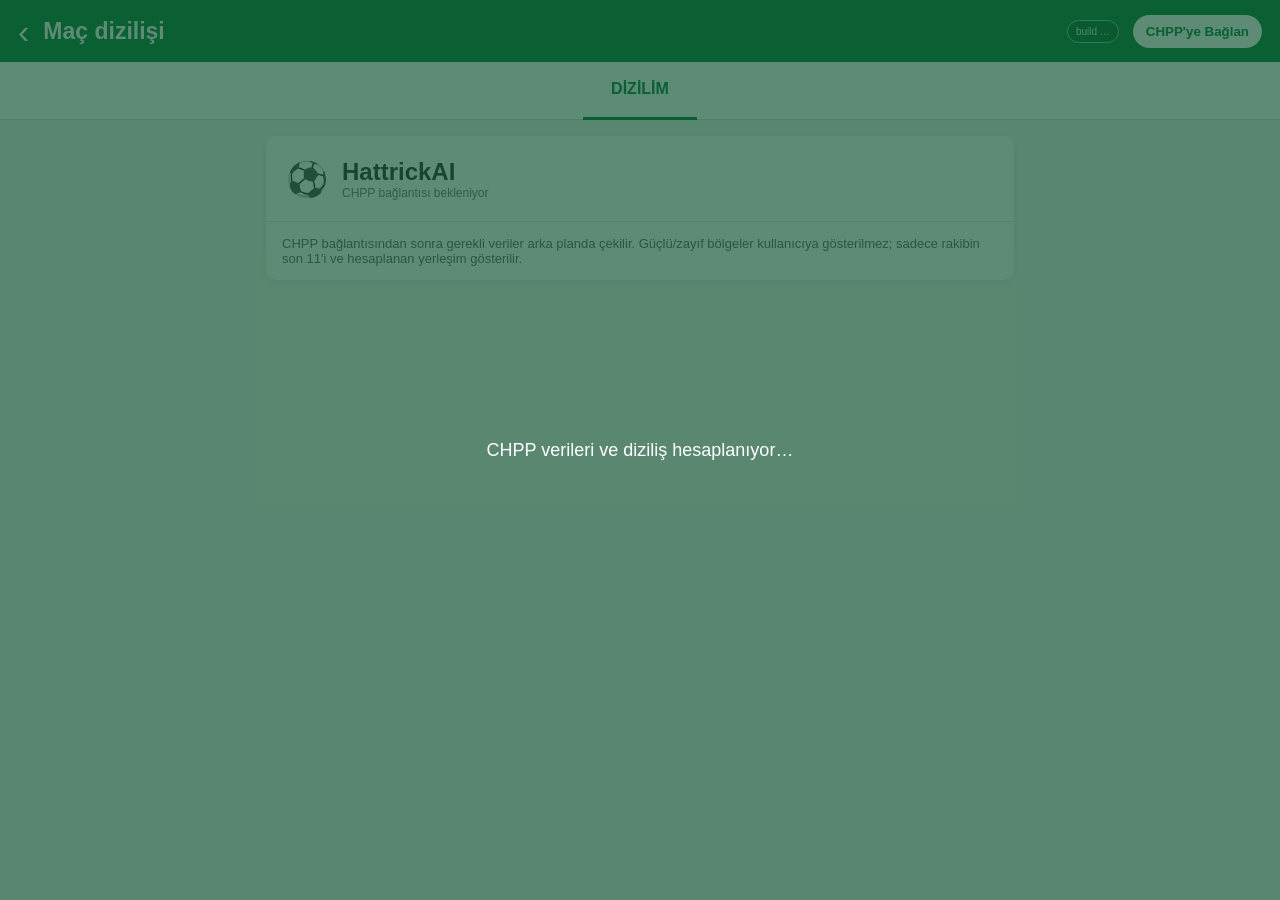
==== HattrickAI_V3/wwwroot/index.html @ 9183d248 "V3 wait for CHPP click before analysis" ====
<!doctype html>
<html lang="tr">
<head>
<meta charset="utf-8"><meta name="viewport" content="width=device-width,initial-scale=1,maximum-scale=1"><meta name="theme-color" content="#087f3f"><title>HattrickAI</title>
<style>
*{box-sizing:border-box}body{margin:0;background:#f0f2f1;color:#333;font-family:Arial,Helvetica,sans-serif}.top{height:62px;background:#087f3f;color:#fff;display:flex;align-items:center;gap:14px;padding:0 18px;box-shadow:0 2px 8px #0002}.back{font-size:34px;line-height:1}.title{font-size:23px;font-weight:700;flex:1}.build{font-size:10px;background:#0b6d37;border:1px solid #5ddf91;border-radius:12px;padding:5px 8px;color:#d8ffe8}.connect{border:0;background:#fff;color:#087f3f;font-weight:700;border-radius:18px;padding:9px 13px}.tabs{height:58px;background:#fff;display:flex;align-items:center;justify-content:center;border-bottom:1px solid #ddd;color:#8a8a8a;font-weight:700}.tabs span{height:58px;display:flex;align-items:center;padding:0 28px;border-bottom:3px solid #087f3f;color:#087f3f}.page{padding:16px;max-width:780px;margin:auto}.card{background:#fff;border-radius:10px;box-shadow:0 2px 8px #0001;margin-bottom:16px;overflow:hidden}.cardHead{height:86px;padding:16px 20px;display:flex;align-items:center;gap:14px;border-bottom:1px solid #e6e6e6}.tacticIcon{font-size:34px;color:#087f3f}.headTitle{font-size:24px;font-weight:700}.status{margin-left:auto;color:#777;font-size:12px}.pitch{position:relative;height:520px;background:linear-gradient(90deg,#2f8442,#2c7b3e);overflow:hidden}.pitch:before{content:"";position:absolute;inset:12px;border:2px solid #d9f1da55}.midline{position:absolute;left:12px;right:12px;top:50%;border-top:2px solid #d9f1da55}.circle{position:absolute;width:92px;height:92px;border:2px solid #d9f1da55;border-radius:50%;left:50%;top:50%;transform:translate(-50%,-50%)}.box{position:absolute;border:2px solid #d9f1da55;width:42%;height:18%;left:29%}.box.top{top:12px}.box.bot{bottom:12px}.goal{position:absolute;width:18%;height:7%;left:41%;border:2px solid #d9f1da55}.goal.top{top:0}.goal.bot{bottom:0}.player{position:absolute;transform:translate(-50%,-50%);min-width:92px;max-width:120px;padding:6px 7px;border-radius:7px;text-align:center;font-size:11px;font-weight:700;box-shadow:0 2px 5px #0005;border:2px solid #fff;z-index:3}.player.own{background:#f5fff8;color:#087f3f}.player.opp{background:#fff6ee;color:#8a3d00}.player small{display:block;font-size:9px;font-weight:600;color:#6d6d6d;margin-top:2px}.legend{display:flex;justify-content:space-between;padding:12px 16px;background:#fff;border-top:1px solid #e1e1e1;font-size:12px}.legend b{font-size:18px;color:#087f3f}.note{padding:14px 16px;color:#666;font-size:13px}.hidden{display:none}.loading{position:fixed;inset:0;background:#0b4f2ea8;display:flex;align-items:center;justify-content:center;color:#fff;font-size:18px}.error{background:#fff;border-left:4px solid #c43b2d;padding:12px;margin-bottom:16px;color:#8a2d25}
@media(max-width:600px){.top{padding:0 12px}.title{font-size:19px}.build{display:none}.connect{padding:8px 10px}.page{padding:10px}.pitch{height:470px}.player{min-width:78px;max-width:96px;font-size:10px}.cardHead{height:72px}.headTitle{font-size:20px}.tabs span{padding:0 20px}}
</style></head>
<body>
<header class="top"><div class="back">‹</div><div class="title">Maç dizilişi</div><div id="build" class="build">build …</div><button id="connect" class="connect" onclick="connect()">CHPP'ye Bağlan</button></header>
<div class="tabs"><span>DİZİLİM</span></div>
<main class="page">
<div id="error" class="error hidden"></div>
<section id="welcome" class="card"><div class="cardHead"><div class="tacticIcon">⚽</div><div><div class="headTitle">HattrickAI</div><div class="status" id="status">CHPP bağlantısı bekleniyor</div></div></div><div class="note">CHPP bağlantısından sonra gerekli veriler arka planda çekilir. Güçlü/zayıf bölgeler kullanıcıya gösterilmez; sadece rakibin son 11'i ve hesaplanan yerleşim gösterilir.</div></section>
<section id="opponentCard" class="card hidden"><div class="cardHead"><div><div class="headTitle" id="oppTitle">Rakip 11</div><div class="status">Son bilinen maç</div></div></div><div id="oppPitch" class="pitch"></div><div class="legend"><span>Rakip dizilişi</span><b id="oppFormation">—</b></div></section>
<section id="ownCard" class="card hidden"><div class="cardHead"><div><div class="headTitle" id="ownTitle">HattrickAI yerleşimi</div><div class="status">Hesaplanan 11</div></div></div><div id="ownPitch" class="pitch"></div><div class="legend"><span>Önerilen diziliş</span><b id="ownFormation">—</b></div><div class="note" id="matchTitle"></div></section>
</main>
<div id="loading" class="loading hidden">CHPP verileri ve diziliş hesaplanıyor…</div>
<script>
async function getJson(url){const r=await fetch(url,{cache:'no-store'});if(!r.ok)throw new Error(await r.text());return r.json()}
function connect(){location.href='/auth/chpp/start'}
function placePitch(el,pitch){el.innerHTML='<div class="midline"></div><div class="circle"></div><div class="box top"></div><div class="box bot"></div><div class="goal top"></div><div class="goal bot"></div>';const groups={};const spread=[-12,0,12,-20,20];for(const p of pitch.players){const key=p.code+'-'+Math.round(p.x)+'-'+Math.round(p.y),n=groups[key]||0;groups[key]=n+1;let x=p.x,y=p.y;if(n>0){x+=spread[n%spread.length];y+=(n%2===0?4:-4)}x=Math.max(8,Math.min(92,x));y=Math.max(7,Math.min(93,y));const d=document.createElement('div');d.className='player '+(pitch.opponent?'opp':'own');d.style.left=x+'%';d.style.top=y+'%';d.innerHTML='<div>'+escapeHtml(p.name)+'</div><small>'+escapeHtml(p.code)+' · '+escapeHtml(p.position)+'</small>';d.title=p.reason||'';el.appendChild(d)}}
function escapeHtml(s){return String(s).replace(/[&<>\\\"]/g,m=>({'&':'&amp;','<':'&lt;','>':'&gt;','\\':'&#92;','"':'&quot;'}[m]))}
async function runAnalysis(){try{const s=await getJson('/api/v3/status');if(!s.connected){document.getElementById('status').textContent='CHPP bağlantısı bekleniyor';return}document.getElementById('status').textContent='Hattrick bağlantısı hazır';document.getElementById('connect').textContent='Bağlı';document.getElementById('connect').disabled=true;document.getElementById('loading').classList.remove('hidden');const a=await getJson('/api/v3/analysis');document.getElementById('loading').classList.add('hidden');document.getElementById('welcome').classList.add('hidden');document.getElementById('opponentCard').classList.remove('hidden');document.getElementById('ownCard').classList.remove('hidden');document.getElementById('oppTitle').textContent=a.opponentPitch.teamName+' • Rakip 11';document.getElementById('ownTitle').textContent=a.ownPitch.teamName+' • HattrickAI';document.getElementById('oppFormation').textContent=a.opponentPitch.formation;document.getElementById('ownFormation').textContent=a.ownPitch.formation;document.getElementById('matchTitle').textContent='Sonraki maç: '+a.matchTitle;placePitch(document.getElementById('oppPitch'),a.opponentPitch);placePitch(document.getElementById('ownPitch'),a.ownPitch)}catch(e){document.getElementById('loading').classList.add('hidden');const er=document.getElementById('error');er.textContent='Hata: '+e.message;er.classList.remove('hidden')}}
(async()=>{try{const h=await getJson('/health');document.getElementById('build').textContent='build '+String(h.build||'dev').slice(0,7)}catch{};const params=new URLSearchParams(location.search);const error=params.get('error');const returned=params.get('connected')==='1';if(error){const er=document.getElementById('error');er.textContent='CHPP: '+error;er.classList.remove('hidden');history.replaceState({},document.title,'/');return}if(returned){history.replaceState({},document.title,'/');runAnalysis()}})();
</script></body></html>
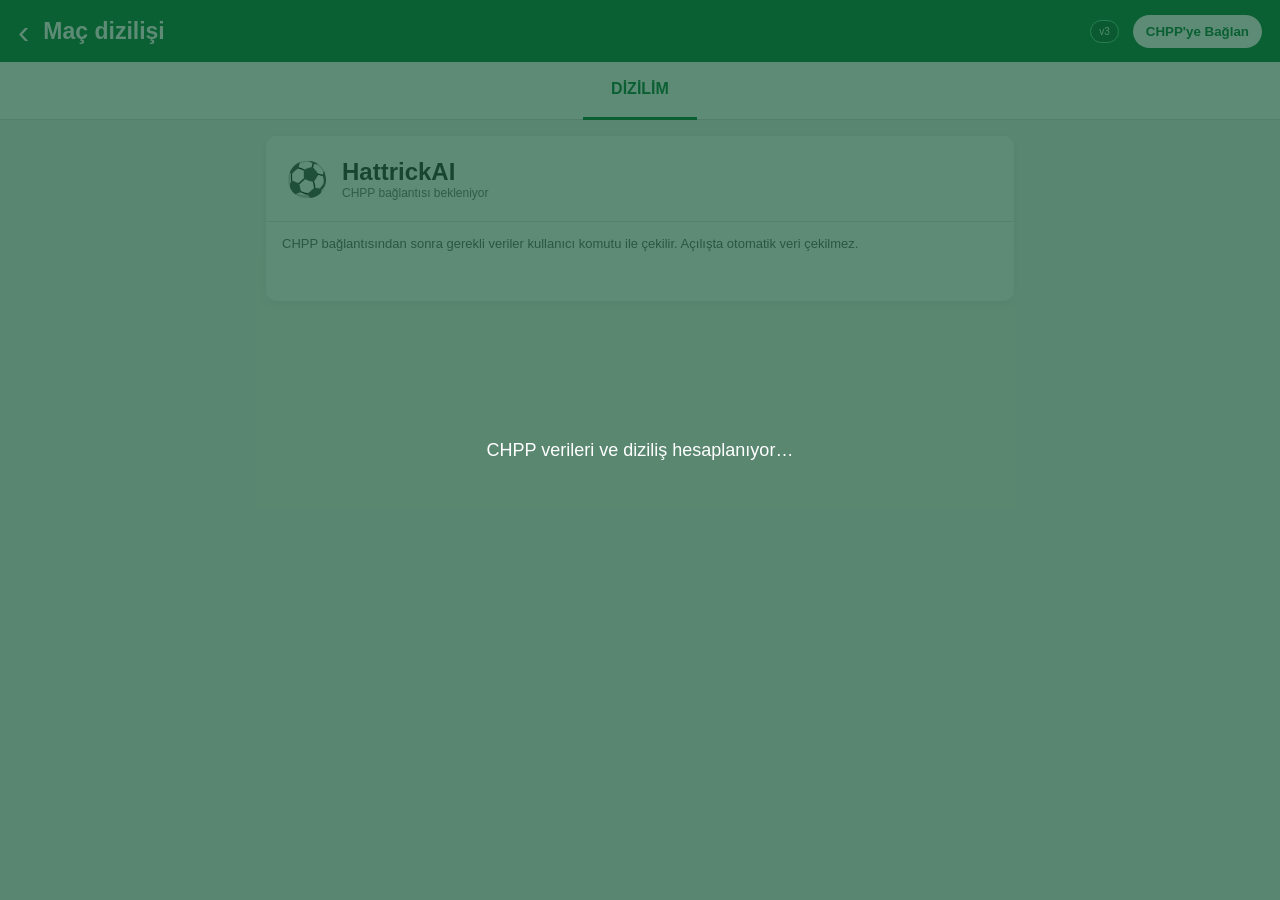
==== commit e3e47770: "Wait for explicit user command before CHPP analysis" ====
--- a/HattrickAI_V3/wwwroot/index.html
+++ b/HattrickAI_V3/wwwroot/index.html
@@ -3,15 +3,15 @@
 <head>
 <meta charset="utf-8"><meta name="viewport" content="width=device-width,initial-scale=1,maximum-scale=1"><meta name="theme-color" content="#087f3f"><title>HattrickAI</title>
 <style>
-*{box-sizing:border-box}body{margin:0;background:#f0f2f1;color:#333;font-family:Arial,Helvetica,sans-serif}.top{height:62px;background:#087f3f;color:#fff;display:flex;align-items:center;gap:14px;padding:0 18px;box-shadow:0 2px 8px #0002}.back{font-size:34px;line-height:1}.title{font-size:23px;font-weight:700;flex:1}.build{font-size:10px;background:#0b6d37;border:1px solid #5ddf91;border-radius:12px;padding:5px 8px;color:#d8ffe8}.connect{border:0;background:#fff;color:#087f3f;font-weight:700;border-radius:18px;padding:9px 13px}.tabs{height:58px;background:#fff;display:flex;align-items:center;justify-content:center;border-bottom:1px solid #ddd;color:#8a8a8a;font-weight:700}.tabs span{height:58px;display:flex;align-items:center;padding:0 28px;border-bottom:3px solid #087f3f;color:#087f3f}.page{padding:16px;max-width:780px;margin:auto}.card{background:#fff;border-radius:10px;box-shadow:0 2px 8px #0001;margin-bottom:16px;overflow:hidden}.cardHead{height:86px;padding:16px 20px;display:flex;align-items:center;gap:14px;border-bottom:1px solid #e6e6e6}.tacticIcon{font-size:34px;color:#087f3f}.headTitle{font-size:24px;font-weight:700}.status{margin-left:auto;color:#777;font-size:12px}.pitch{position:relative;height:520px;background:linear-gradient(90deg,#2f8442,#2c7b3e);overflow:hidden}.pitch:before{content:"";position:absolute;inset:12px;border:2px solid #d9f1da55}.midline{position:absolute;left:12px;right:12px;top:50%;border-top:2px solid #d9f1da55}.circle{position:absolute;width:92px;height:92px;border:2px solid #d9f1da55;border-radius:50%;left:50%;top:50%;transform:translate(-50%,-50%)}.box{position:absolute;border:2px solid #d9f1da55;width:42%;height:18%;left:29%}.box.top{top:12px}.box.bot{bottom:12px}.goal{position:absolute;width:18%;height:7%;left:41%;border:2px solid #d9f1da55}.goal.top{top:0}.goal.bot{bottom:0}.player{position:absolute;transform:translate(-50%,-50%);min-width:92px;max-width:120px;padding:6px 7px;border-radius:7px;text-align:center;font-size:11px;font-weight:700;box-shadow:0 2px 5px #0005;border:2px solid #fff;z-index:3}.player.own{background:#f5fff8;color:#087f3f}.player.opp{background:#fff6ee;color:#8a3d00}.player small{display:block;font-size:9px;font-weight:600;color:#6d6d6d;margin-top:2px}.legend{display:flex;justify-content:space-between;padding:12px 16px;background:#fff;border-top:1px solid #e1e1e1;font-size:12px}.legend b{font-size:18px;color:#087f3f}.note{padding:14px 16px;color:#666;font-size:13px}.hidden{display:none}.loading{position:fixed;inset:0;background:#0b4f2ea8;display:flex;align-items:center;justify-content:center;color:#fff;font-size:18px}.error{background:#fff;border-left:4px solid #c43b2d;padding:12px;margin-bottom:16px;color:#8a2d25}
+*{box-sizing:border-box}body{margin:0;background:#f0f2f1;color:#333;font-family:Arial,Helvetica,sans-serif}.top{height:62px;background:#087f3f;color:#fff;display:flex;align-items:center;gap:14px;padding:0 18px;box-shadow:0 2px 8px #0002}.back{font-size:34px;line-height:1}.title{font-size:23px;font-weight:700;flex:1}.build{font-size:10px;background:#0b6d37;border:1px solid #5ddf91;border-radius:12px;padding:5px 8px;color:#d8ffe8}.connect{border:0;background:#fff;color:#087f3f;font-weight:700;border-radius:18px;padding:9px 13px}.connect:disabled{opacity:.7;cursor:default}.analyse{border:0;background:#087f3f;color:#fff;font-weight:700;border-radius:18px;padding:9px 13px;margin-top:12px;cursor:pointer}.tabs{height:58px;background:#fff;display:flex;align-items:center;justify-content:center;border-bottom:1px solid #ddd;color:#8a8a8a;font-weight:700}.tabs span{height:58px;display:flex;align-items:center;padding:0 28px;border-bottom:3px solid #087f3f;color:#087f3f}.page{padding:16px;max-width:780px;margin:auto}.card{background:#fff;border-radius:10px;box-shadow:0 2px 8px #0001;margin-bottom:16px;overflow:hidden}.cardHead{height:86px;padding:16px 20px;display:flex;align-items:center;gap:14px;border-bottom:1px solid #e6e6e6}.tacticIcon{font-size:34px;color:#087f3f}.headTitle{font-size:24px;font-weight:700}.status{color:#777;font-size:12px}.note{padding:14px 16px;color:#666;font-size:13px}.actionNote{padding:16px 20px 20px}.pitch{position:relative;height:520px;background:linear-gradient(90deg,#2f8442,#2c7b3e);overflow:hidden}.pitch:before{content:"";position:absolute;inset:12px;border:2px solid #d9f1da55}.midline{position:absolute;left:12px;right:12px;top:50%;border-top:2px solid #d9f1da55}.circle{position:absolute;width:92px;height:92px;border:2px solid #d9f1da55;border-radius:50%;left:50%;top:50%;transform:translate(-50%,-50%)}.box{position:absolute;border:2px solid #d9f1da55;width:42%;height:18%;left:29%}.box.top{top:12px}.box.bot{bottom:12px}.goal{position:absolute;width:18%;height:7%;left:41%;border:2px solid #d9f1da55}.goal.top{top:0}.goal.bot{bottom:0}.player{position:absolute;transform:translate(-50%,-50%);min-width:92px;max-width:120px;padding:6px 7px;border-radius:7px;text-align:center;font-size:11px;font-weight:700;box-shadow:0 2px 5px #0005;border:2px solid #fff;z-index:3}.player.own{background:#f5fff8;color:#087f3f}.player.opp{background:#fff6ee;color:#8a3d00}.player small{display:block;font-size:9px;font-weight:600;color:#6d6d6d;margin-top:2px}.legend{display:flex;justify-content:space-between;padding:12px 16px;background:#fff;border-top:1px solid #e1e1e1;font-size:12px}.legend b{font-size:18px;color:#087f3f}.hidden{display:none}.loading{position:fixed;inset:0;background:#0b4f2ea8;display:flex;align-items:center;justify-content:center;color:#fff;font-size:18px}.error{background:#fff;border-left:4px solid #c43b2d;padding:12px;margin-bottom:16px;color:#8a2d25}
 @media(max-width:600px){.top{padding:0 12px}.title{font-size:19px}.build{display:none}.connect{padding:8px 10px}.page{padding:10px}.pitch{height:470px}.player{min-width:78px;max-width:96px;font-size:10px}.cardHead{height:72px}.headTitle{font-size:20px}.tabs span{padding:0 20px}}
 </style></head>
 <body>
-<header class="top"><div class="back">‹</div><div class="title">Maç dizilişi</div><div id="build" class="build">build …</div><button id="connect" class="connect" onclick="connect()">CHPP'ye Bağlan</button></header>
+<header class="top"><div class="back">‹</div><div class="title">Maç dizilişi</div><div id="build" class="build">v3</div><button id="connect" class="connect" onclick="connect()">CHPP'ye Bağlan</button></header>
 <div class="tabs"><span>DİZİLİM</span></div>
 <main class="page">
 <div id="error" class="error hidden"></div>
-<section id="welcome" class="card"><div class="cardHead"><div class="tacticIcon">⚽</div><div><div class="headTitle">HattrickAI</div><div class="status" id="status">CHPP bağlantısı bekleniyor</div></div></div><div class="note">CHPP bağlantısından sonra gerekli veriler arka planda çekilir. Güçlü/zayıf bölgeler kullanıcıya gösterilmez; sadece rakibin son 11'i ve hesaplanan yerleşim gösterilir.</div></section>
+<section id="welcome" class="card"><div class="cardHead"><div class="tacticIcon">⚽</div><div><div class="headTitle">HattrickAI</div><div class="status" id="status">CHPP bağlantısı bekleniyor</div></div></div><div class="note">CHPP bağlantısından sonra gerekli veriler kullanıcı komutu ile çekilir. Açılışta otomatik veri çekilmez.</div><div class="actionNote"><button id="analyseBtn" class="analyse hidden" onclick="runAnalysis()">Verileri çek ve dizilişi hesapla</button></div></section>
 <section id="opponentCard" class="card hidden"><div class="cardHead"><div><div class="headTitle" id="oppTitle">Rakip 11</div><div class="status">Son bilinen maç</div></div></div><div id="oppPitch" class="pitch"></div><div class="legend"><span>Rakip dizilişi</span><b id="oppFormation">—</b></div></section>
 <section id="ownCard" class="card hidden"><div class="cardHead"><div><div class="headTitle" id="ownTitle">HattrickAI yerleşimi</div><div class="status">Hesaplanan 11</div></div></div><div id="ownPitch" class="pitch"></div><div class="legend"><span>Önerilen diziliş</span><b id="ownFormation">—</b></div><div class="note" id="matchTitle"></div></section>
 </main>
@@ -21,6 +21,8 @@
 function connect(){location.href='/auth/chpp/start'}
 function placePitch(el,pitch){el.innerHTML='<div class="midline"></div><div class="circle"></div><div class="box top"></div><div class="box bot"></div><div class="goal top"></div><div class="goal bot"></div>';const groups={};const spread=[-12,0,12,-20,20];for(const p of pitch.players){const key=p.code+'-'+Math.round(p.x)+'-'+Math.round(p.y),n=groups[key]||0;groups[key]=n+1;let x=p.x,y=p.y;if(n>0){x+=spread[n%spread.length];y+=(n%2===0?4:-4)}x=Math.max(8,Math.min(92,x));y=Math.max(7,Math.min(93,y));const d=document.createElement('div');d.className='player '+(pitch.opponent?'opp':'own');d.style.left=x+'%';d.style.top=y+'%';d.innerHTML='<div>'+escapeHtml(p.name)+'</div><small>'+escapeHtml(p.code)+' · '+escapeHtml(p.position)+'</small>';d.title=p.reason||'';el.appendChild(d)}}
 function escapeHtml(s){return String(s).replace(/[&<>\\\"]/g,m=>({'&':'&amp;','<':'&lt;','>':'&gt;','\\':'&#92;','"':'&quot;'}[m]))}
-async function runAnalysis(){try{const s=await getJson('/api/v3/status');if(!s.connected){document.getElementById('status').textContent='CHPP bağlantısı bekleniyor';return}document.getElementById('status').textContent='Hattrick bağlantısı hazır';document.getElementById('connect').textContent='Bağlı';document.getElementById('connect').disabled=true;document.getElementById('loading').classList.remove('hidden');const a=await getJson('/api/v3/analysis');document.getElementById('loading').classList.add('hidden');document.getElementById('welcome').classList.add('hidden');document.getElementById('opponentCard').classList.remove('hidden');document.getElementById('ownCard').classList.remove('hidden');document.getElementById('oppTitle').textContent=a.opponentPitch.teamName+' • Rakip 11';document.getElementById('ownTitle').textContent=a.ownPitch.teamName+' • HattrickAI';document.getElementById('oppFormation').textContent=a.opponentPitch.formation;document.getElementById('ownFormation').textContent=a.ownPitch.formation;document.getElementById('matchTitle').textContent='Sonraki maç: '+a.matchTitle;placePitch(document.getElementById('oppPitch'),a.opponentPitch);placePitch(document.getElementById('ownPitch'),a.ownPitch)}catch(e){document.getElementById('loading').classList.add('hidden');const er=document.getElementById('error');er.textContent='Hata: '+e.message;er.classList.remove('hidden')}}
-(async()=>{try{const h=await getJson('/health');document.getElementById('build').textContent='build '+String(h.build||'dev').slice(0,7)}catch{};const params=new URLSearchParams(location.search);const error=params.get('error');const returned=params.get('connected')==='1';if(error){const er=document.getElementById('error');er.textContent='CHPP: '+error;er.classList.remove('hidden');history.replaceState({},document.title,'/');return}if(returned){history.replaceState({},document.title,'/');runAnalysis()}})();
-</script></body></html>
+async function runAnalysis(){try{const s=await getJson('/api/v3/status');if(!s.connected){document.getElementById('status').textContent='CHPP bağlantısı bekleniyor';document.getElementById('analyseBtn').classList.add('hidden');return}document.getElementById('status').textContent='Hattrick bağlantısı hazır';document.getElementById('connect').textContent='Bağlı';document.getElementById('connect').disabled=true;document.getElementById('analyseBtn').classList.add('hidden');document.getElementById('loading').classList.remove('hidden');const a=await getJson('/api/v3/analysis');document.getElementById('loading').classList.add('hidden');document.getElementById('welcome').classList.add('hidden');document.getElementById('opponentCard').classList.remove('hidden');document.getElementById('ownCard').classList.remove('hidden');document.getElementById('oppTitle').textContent=a.opponentPitch.teamName+' • Rakip 11';document.getElementById('ownTitle').textContent=a.ownPitch.teamName+' • HattrickAI';document.getElementById('oppFormation').textContent=a.opponentPitch.formation;document.getElementById('ownFormation').textContent=a.ownPitch.formation;document.getElementById('matchTitle').textContent='Sonraki maç: '+a.matchTitle;placePitch(document.getElementById('oppPitch'),a.opponentPitch);placePitch(document.getElementById('ownPitch'),a.ownPitch)}catch(e){document.getElementById('loading').classList.add('hidden');const er=document.getElementById('error');er.textContent='Hata: '+e.message;er.classList.remove('hidden');document.getElementById('analyseBtn').classList.remove('hidden')}}
+// Deliberately no startup fetch, no startup analysis, and no automatic CHPP/session check.
+// The only automatic UI decision is local: whether the current URL was returned from CHPP.
+(function(){const params=new URLSearchParams(location.search);const error=params.get('error');const returned=params.get('connected')==='1';if(error){const er=document.getElementById('error');er.textContent='CHPP: '+error;er.classList.remove('hidden');history.replaceState({},document.title,'/');return}if(returned){document.getElementById('status').textContent='CHPP bağlantısı tamamlandı';document.getElementById('analyseBtn').classList.remove('hidden');document.getElementById('analyseBtn').textContent='Verileri çek ve dizilişi hesapla';history.replaceState({},document.title,'/')}})();
+</script></body></html>
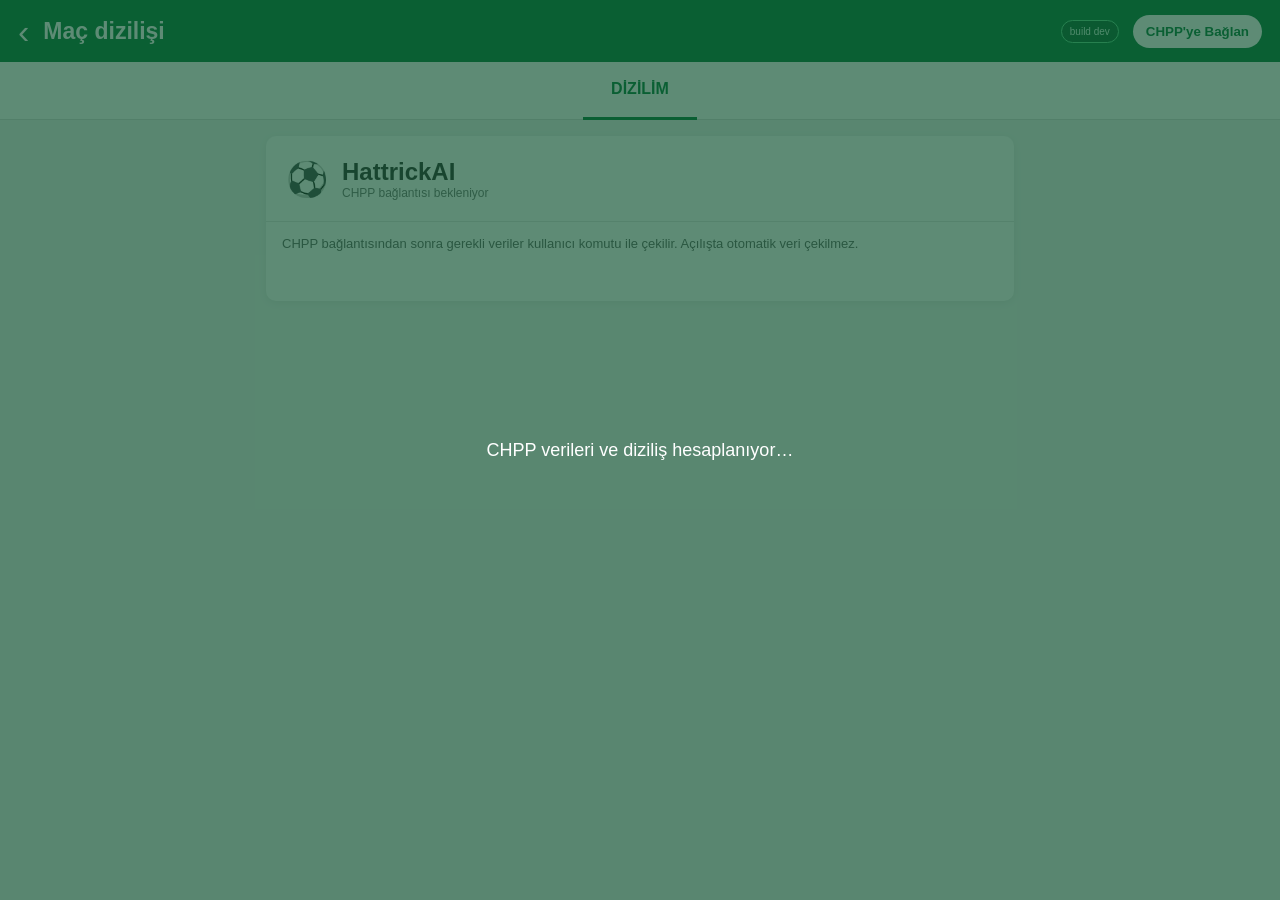
==== commit 096c4297: "Show build hash instead of V3 label" ====
--- a/HattrickAI_V3/wwwroot/index.html
+++ b/HattrickAI_V3/wwwroot/index.html
@@ -4,10 +4,10 @@
 <meta charset="utf-8"><meta name="viewport" content="width=device-width,initial-scale=1,maximum-scale=1"><meta name="theme-color" content="#087f3f"><title>HattrickAI</title>
 <style>
 *{box-sizing:border-box}body{margin:0;background:#f0f2f1;color:#333;font-family:Arial,Helvetica,sans-serif}.top{height:62px;background:#087f3f;color:#fff;display:flex;align-items:center;gap:14px;padding:0 18px;box-shadow:0 2px 8px #0002}.back{font-size:34px;line-height:1}.title{font-size:23px;font-weight:700;flex:1}.build{font-size:10px;background:#0b6d37;border:1px solid #5ddf91;border-radius:12px;padding:5px 8px;color:#d8ffe8}.connect{border:0;background:#fff;color:#087f3f;font-weight:700;border-radius:18px;padding:9px 13px}.connect:disabled{opacity:.7;cursor:default}.analyse{border:0;background:#087f3f;color:#fff;font-weight:700;border-radius:18px;padding:9px 13px;margin-top:12px;cursor:pointer}.tabs{height:58px;background:#fff;display:flex;align-items:center;justify-content:center;border-bottom:1px solid #ddd;color:#8a8a8a;font-weight:700}.tabs span{height:58px;display:flex;align-items:center;padding:0 28px;border-bottom:3px solid #087f3f;color:#087f3f}.page{padding:16px;max-width:780px;margin:auto}.card{background:#fff;border-radius:10px;box-shadow:0 2px 8px #0001;margin-bottom:16px;overflow:hidden}.cardHead{height:86px;padding:16px 20px;display:flex;align-items:center;gap:14px;border-bottom:1px solid #e6e6e6}.tacticIcon{font-size:34px;color:#087f3f}.headTitle{font-size:24px;font-weight:700}.status{color:#777;font-size:12px}.note{padding:14px 16px;color:#666;font-size:13px}.actionNote{padding:16px 20px 20px}.pitch{position:relative;height:520px;background:linear-gradient(90deg,#2f8442,#2c7b3e);overflow:hidden}.pitch:before{content:"";position:absolute;inset:12px;border:2px solid #d9f1da55}.midline{position:absolute;left:12px;right:12px;top:50%;border-top:2px solid #d9f1da55}.circle{position:absolute;width:92px;height:92px;border:2px solid #d9f1da55;border-radius:50%;left:50%;top:50%;transform:translate(-50%,-50%)}.box{position:absolute;border:2px solid #d9f1da55;width:42%;height:18%;left:29%}.box.top{top:12px}.box.bot{bottom:12px}.goal{position:absolute;width:18%;height:7%;left:41%;border:2px solid #d9f1da55}.goal.top{top:0}.goal.bot{bottom:0}.player{position:absolute;transform:translate(-50%,-50%);min-width:92px;max-width:120px;padding:6px 7px;border-radius:7px;text-align:center;font-size:11px;font-weight:700;box-shadow:0 2px 5px #0005;border:2px solid #fff;z-index:3}.player.own{background:#f5fff8;color:#087f3f}.player.opp{background:#fff6ee;color:#8a3d00}.player small{display:block;font-size:9px;font-weight:600;color:#6d6d6d;margin-top:2px}.legend{display:flex;justify-content:space-between;padding:12px 16px;background:#fff;border-top:1px solid #e1e1e1;font-size:12px}.legend b{font-size:18px;color:#087f3f}.hidden{display:none}.loading{position:fixed;inset:0;background:#0b4f2ea8;display:flex;align-items:center;justify-content:center;color:#fff;font-size:18px}.error{background:#fff;border-left:4px solid #c43b2d;padding:12px;margin-bottom:16px;color:#8a2d25}
-@media(max-width:600px){.top{padding:0 12px}.title{font-size:19px}.build{display:none}.connect{padding:8px 10px}.page{padding:10px}.pitch{height:470px}.player{min-width:78px;max-width:96px;font-size:10px}.cardHead{height:72px}.headTitle{font-size:20px}.tabs span{padding:0 20px}}
+@media(max-width:600px){.top{padding:0 12px}.title{font-size:19px}.build{font-size:9px}.connect{padding:8px 10px}.page{padding:10px}.pitch{height:470px}.player{min-width:78px;max-width:96px;font-size:10px}.cardHead{height:72px}.headTitle{font-size:20px}.tabs span{padding:0 20px}}
 </style></head>
 <body>
-<header class="top"><div class="back">‹</div><div class="title">Maç dizilişi</div><div id="build" class="build">v3</div><button id="connect" class="connect" onclick="connect()">CHPP'ye Bağlan</button></header>
+<header class="top"><div class="back">‹</div><div class="title">Maç dizilişi</div><div id="build" class="build">build …</div><button id="connect" class="connect" onclick="connect()">CHPP'ye Bağlan</button></header>
 <div class="tabs"><span>DİZİLİM</span></div>
 <main class="page">
 <div id="error" class="error hidden"></div>
@@ -22,7 +22,5 @@
 function placePitch(el,pitch){el.innerHTML='<div class="midline"></div><div class="circle"></div><div class="box top"></div><div class="box bot"></div><div class="goal top"></div><div class="goal bot"></div>';const groups={};const spread=[-12,0,12,-20,20];for(const p of pitch.players){const key=p.code+'-'+Math.round(p.x)+'-'+Math.round(p.y),n=groups[key]||0;groups[key]=n+1;let x=p.x,y=p.y;if(n>0){x+=spread[n%spread.length];y+=(n%2===0?4:-4)}x=Math.max(8,Math.min(92,x));y=Math.max(7,Math.min(93,y));const d=document.createElement('div');d.className='player '+(pitch.opponent?'opp':'own');d.style.left=x+'%';d.style.top=y+'%';d.innerHTML='<div>'+escapeHtml(p.name)+'</div><small>'+escapeHtml(p.code)+' · '+escapeHtml(p.position)+'</small>';d.title=p.reason||'';el.appendChild(d)}}
 function escapeHtml(s){return String(s).replace(/[&<>\\\"]/g,m=>({'&':'&amp;','<':'&lt;','>':'&gt;','\\':'&#92;','"':'&quot;'}[m]))}
 async function runAnalysis(){try{const s=await getJson('/api/v3/status');if(!s.connected){document.getElementById('status').textContent='CHPP bağlantısı bekleniyor';document.getElementById('analyseBtn').classList.add('hidden');return}document.getElementById('status').textContent='Hattrick bağlantısı hazır';document.getElementById('connect').textContent='Bağlı';document.getElementById('connect').disabled=true;document.getElementById('analyseBtn').classList.add('hidden');document.getElementById('loading').classList.remove('hidden');const a=await getJson('/api/v3/analysis');document.getElementById('loading').classList.add('hidden');document.getElementById('welcome').classList.add('hidden');document.getElementById('opponentCard').classList.remove('hidden');document.getElementById('ownCard').classList.remove('hidden');document.getElementById('oppTitle').textContent=a.opponentPitch.teamName+' • Rakip 11';document.getElementById('ownTitle').textContent=a.ownPitch.teamName+' • HattrickAI';document.getElementById('oppFormation').textContent=a.opponentPitch.formation;document.getElementById('ownFormation').textContent=a.ownPitch.formation;document.getElementById('matchTitle').textContent='Sonraki maç: '+a.matchTitle;placePitch(document.getElementById('oppPitch'),a.opponentPitch);placePitch(document.getElementById('ownPitch'),a.ownPitch)}catch(e){document.getElementById('loading').classList.add('hidden');const er=document.getElementById('error');er.textContent='Hata: '+e.message;er.classList.remove('hidden');document.getElementById('analyseBtn').classList.remove('hidden')}}
-// Deliberately no startup fetch, no startup analysis, and no automatic CHPP/session check.
-// The only automatic UI decision is local: whether the current URL was returned from CHPP.
-(function(){const params=new URLSearchParams(location.search);const error=params.get('error');const returned=params.get('connected')==='1';if(error){const er=document.getElementById('error');er.textContent='CHPP: '+error;er.classList.remove('hidden');history.replaceState({},document.title,'/');return}if(returned){document.getElementById('status').textContent='CHPP bağlantısı tamamlandı';document.getElementById('analyseBtn').classList.remove('hidden');document.getElementById('analyseBtn').textContent='Verileri çek ve dizilişi hesapla';history.replaceState({},document.title,'/')}})();
+(async()=>{try{const h=await getJson('/api/v3/build');const hash=String(h.build||'dev');document.getElementById('build').textContent='build '+(hash.length>7?hash.slice(0,7):hash)}catch{document.getElementById('build').textContent='build dev'};const params=new URLSearchParams(location.search);const error=params.get('error');const returned=params.get('connected')==='1';if(error){const er=document.getElementById('error');er.textContent='CHPP: '+error;er.classList.remove('hidden');history.replaceState({},document.title,'/');return}if(returned){document.getElementById('status').textContent='CHPP bağlantısı tamamlandı';document.getElementById('analyseBtn').classList.remove('hidden');history.replaceState({},document.title,'/')}})();
 </script></body></html>
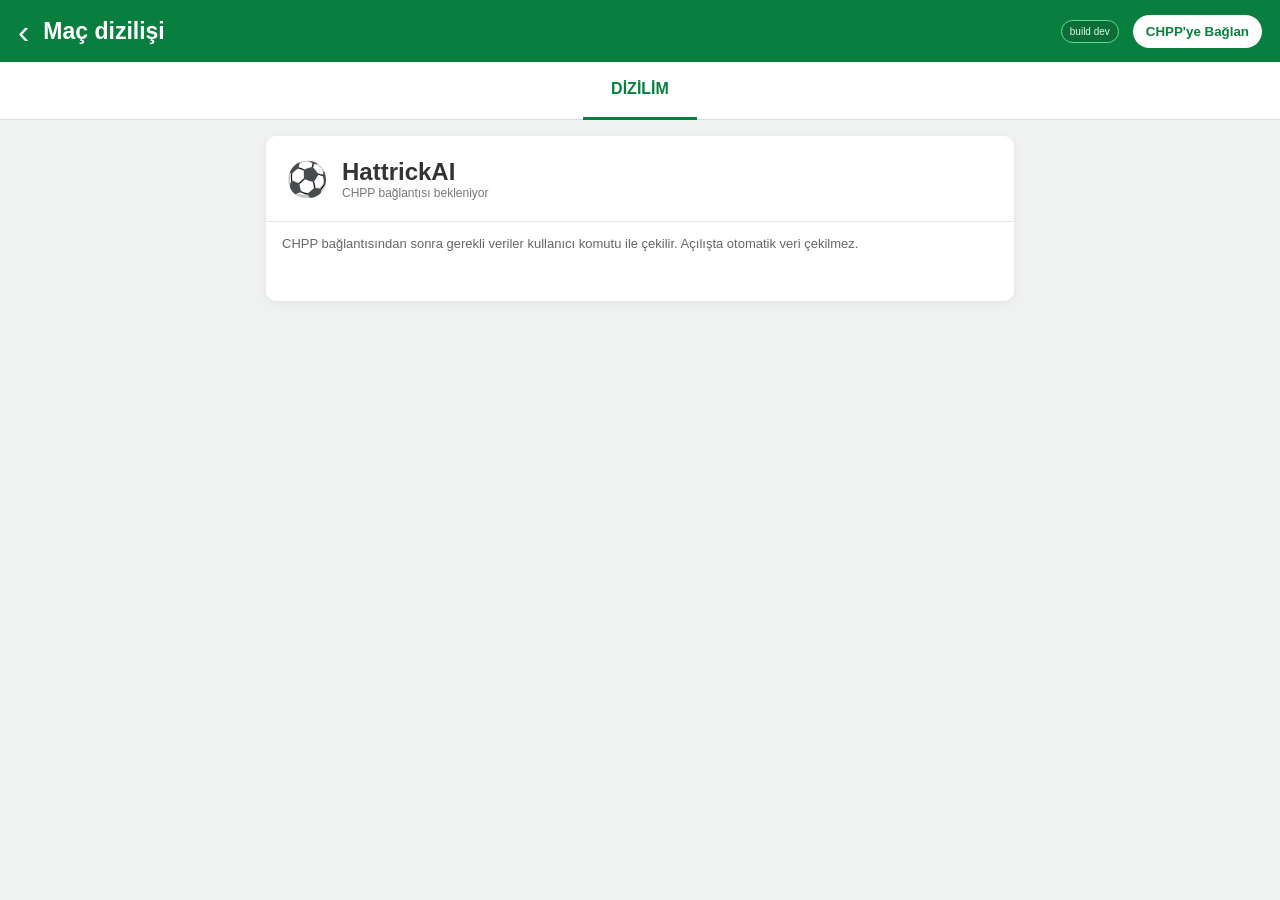
==== commit f6854f66: "Fix startup loading overlay" ====
--- a/HattrickAI_V3/wwwroot/index.html
+++ b/HattrickAI_V3/wwwroot/index.html
@@ -3,7 +3,7 @@
 <head>
 <meta charset="utf-8"><meta name="viewport" content="width=device-width,initial-scale=1,maximum-scale=1"><meta name="theme-color" content="#087f3f"><title>HattrickAI</title>
 <style>
-*{box-sizing:border-box}body{margin:0;background:#f0f2f1;color:#333;font-family:Arial,Helvetica,sans-serif}.top{height:62px;background:#087f3f;color:#fff;display:flex;align-items:center;gap:14px;padding:0 18px;box-shadow:0 2px 8px #0002}.back{font-size:34px;line-height:1}.title{font-size:23px;font-weight:700;flex:1}.build{font-size:10px;background:#0b6d37;border:1px solid #5ddf91;border-radius:12px;padding:5px 8px;color:#d8ffe8}.connect{border:0;background:#fff;color:#087f3f;font-weight:700;border-radius:18px;padding:9px 13px}.connect:disabled{opacity:.7;cursor:default}.analyse{border:0;background:#087f3f;color:#fff;font-weight:700;border-radius:18px;padding:9px 13px;margin-top:12px;cursor:pointer}.tabs{height:58px;background:#fff;display:flex;align-items:center;justify-content:center;border-bottom:1px solid #ddd;color:#8a8a8a;font-weight:700}.tabs span{height:58px;display:flex;align-items:center;padding:0 28px;border-bottom:3px solid #087f3f;color:#087f3f}.page{padding:16px;max-width:780px;margin:auto}.card{background:#fff;border-radius:10px;box-shadow:0 2px 8px #0001;margin-bottom:16px;overflow:hidden}.cardHead{height:86px;padding:16px 20px;display:flex;align-items:center;gap:14px;border-bottom:1px solid #e6e6e6}.tacticIcon{font-size:34px;color:#087f3f}.headTitle{font-size:24px;font-weight:700}.status{color:#777;font-size:12px}.note{padding:14px 16px;color:#666;font-size:13px}.actionNote{padding:16px 20px 20px}.pitch{position:relative;height:520px;background:linear-gradient(90deg,#2f8442,#2c7b3e);overflow:hidden}.pitch:before{content:"";position:absolute;inset:12px;border:2px solid #d9f1da55}.midline{position:absolute;left:12px;right:12px;top:50%;border-top:2px solid #d9f1da55}.circle{position:absolute;width:92px;height:92px;border:2px solid #d9f1da55;border-radius:50%;left:50%;top:50%;transform:translate(-50%,-50%)}.box{position:absolute;border:2px solid #d9f1da55;width:42%;height:18%;left:29%}.box.top{top:12px}.box.bot{bottom:12px}.goal{position:absolute;width:18%;height:7%;left:41%;border:2px solid #d9f1da55}.goal.top{top:0}.goal.bot{bottom:0}.player{position:absolute;transform:translate(-50%,-50%);min-width:92px;max-width:120px;padding:6px 7px;border-radius:7px;text-align:center;font-size:11px;font-weight:700;box-shadow:0 2px 5px #0005;border:2px solid #fff;z-index:3}.player.own{background:#f5fff8;color:#087f3f}.player.opp{background:#fff6ee;color:#8a3d00}.player small{display:block;font-size:9px;font-weight:600;color:#6d6d6d;margin-top:2px}.legend{display:flex;justify-content:space-between;padding:12px 16px;background:#fff;border-top:1px solid #e1e1e1;font-size:12px}.legend b{font-size:18px;color:#087f3f}.hidden{display:none}.loading{position:fixed;inset:0;background:#0b4f2ea8;display:flex;align-items:center;justify-content:center;color:#fff;font-size:18px}.error{background:#fff;border-left:4px solid #c43b2d;padding:12px;margin-bottom:16px;color:#8a2d25}
+*{box-sizing:border-box}body{margin:0;background:#f0f2f1;color:#333;font-family:Arial,Helvetica,sans-serif}.top{height:62px;background:#087f3f;color:#fff;display:flex;align-items:center;gap:14px;padding:0 18px;box-shadow:0 2px 8px #0002}.back{font-size:34px;line-height:1}.title{font-size:23px;font-weight:700;flex:1}.build{font-size:10px;background:#0b6d37;border:1px solid #5ddf91;border-radius:12px;padding:5px 8px;color:#d8ffe8}.connect{border:0;background:#fff;color:#087f3f;font-weight:700;border-radius:18px;padding:9px 13px}.connect:disabled{opacity:.7;cursor:default}.analyse{border:0;background:#087f3f;color:#fff;font-weight:700;border-radius:18px;padding:9px 13px;margin-top:12px;cursor:pointer}.tabs{height:58px;background:#fff;display:flex;align-items:center;justify-content:center;border-bottom:1px solid #ddd;color:#8a8a8a;font-weight:700}.tabs span{height:58px;display:flex;align-items:center;padding:0 28px;border-bottom:3px solid #087f3f;color:#087f3f}.page{padding:16px;max-width:780px;margin:auto}.card{background:#fff;border-radius:10px;box-shadow:0 2px 8px #0001;margin-bottom:16px;overflow:hidden}.cardHead{height:86px;padding:16px 20px;display:flex;align-items:center;gap:14px;border-bottom:1px solid #e6e6e6}.tacticIcon{font-size:34px;color:#087f3f}.headTitle{font-size:24px;font-weight:700}.status{color:#777;font-size:12px}.note{padding:14px 16px;color:#666;font-size:13px}.actionNote{padding:16px 20px 20px}.pitch{position:relative;height:520px;background:linear-gradient(90deg,#2f8442,#2c7b3e);overflow:hidden}.pitch:before{content:"";position:absolute;inset:12px;border:2px solid #d9f1da55}.midline{position:absolute;left:12px;right:12px;top:50%;border-top:2px solid #d9f1da55}.circle{position:absolute;width:92px;height:92px;border:2px solid #d9f1da55;border-radius:50%;left:50%;top:50%;transform:translate(-50%,-50%)}.box{position:absolute;border:2px solid #d9f1da55;width:42%;height:18%;left:29%}.box.top{top:12px}.box.bot{bottom:12px}.goal{position:absolute;width:18%;height:7%;left:41%;border:2px solid #d9f1da55}.goal.top{top:0}.goal.bot{bottom:0}.player{position:absolute;transform:translate(-50%,-50%);min-width:92px;max-width:120px;padding:6px 7px;border-radius:7px;text-align:center;font-size:11px;font-weight:700;box-shadow:0 2px 5px #0005;border:2px solid #fff;z-index:3}.player.own{background:#f5fff8;color:#087f3f}.player.opp{background:#fff6ee;color:#8a3d00}.player small{display:block;font-size:9px;font-weight:600;color:#6d6d6d;margin-top:2px}.legend{display:flex;justify-content:space-between;padding:12px 16px;background:#fff;border-top:1px solid #e1e1e1;font-size:12px}.legend b{font-size:18px;color:#087f3f}.hidden,.loading.hidden{display:none!important}.loading{position:fixed;inset:0;background:#0b4f2ea8;align-items:center;justify-content:center;color:#fff;font-size:18px}.loading:not(.hidden){display:flex}.error{background:#fff;border-left:4px solid #c43b2d;padding:12px;margin-bottom:16px;color:#8a2d25}
 @media(max-width:600px){.top{padding:0 12px}.title{font-size:19px}.build{font-size:9px}.connect{padding:8px 10px}.page{padding:10px}.pitch{height:470px}.player{min-width:78px;max-width:96px;font-size:10px}.cardHead{height:72px}.headTitle{font-size:20px}.tabs span{padding:0 20px}}
 </style></head>
 <body>
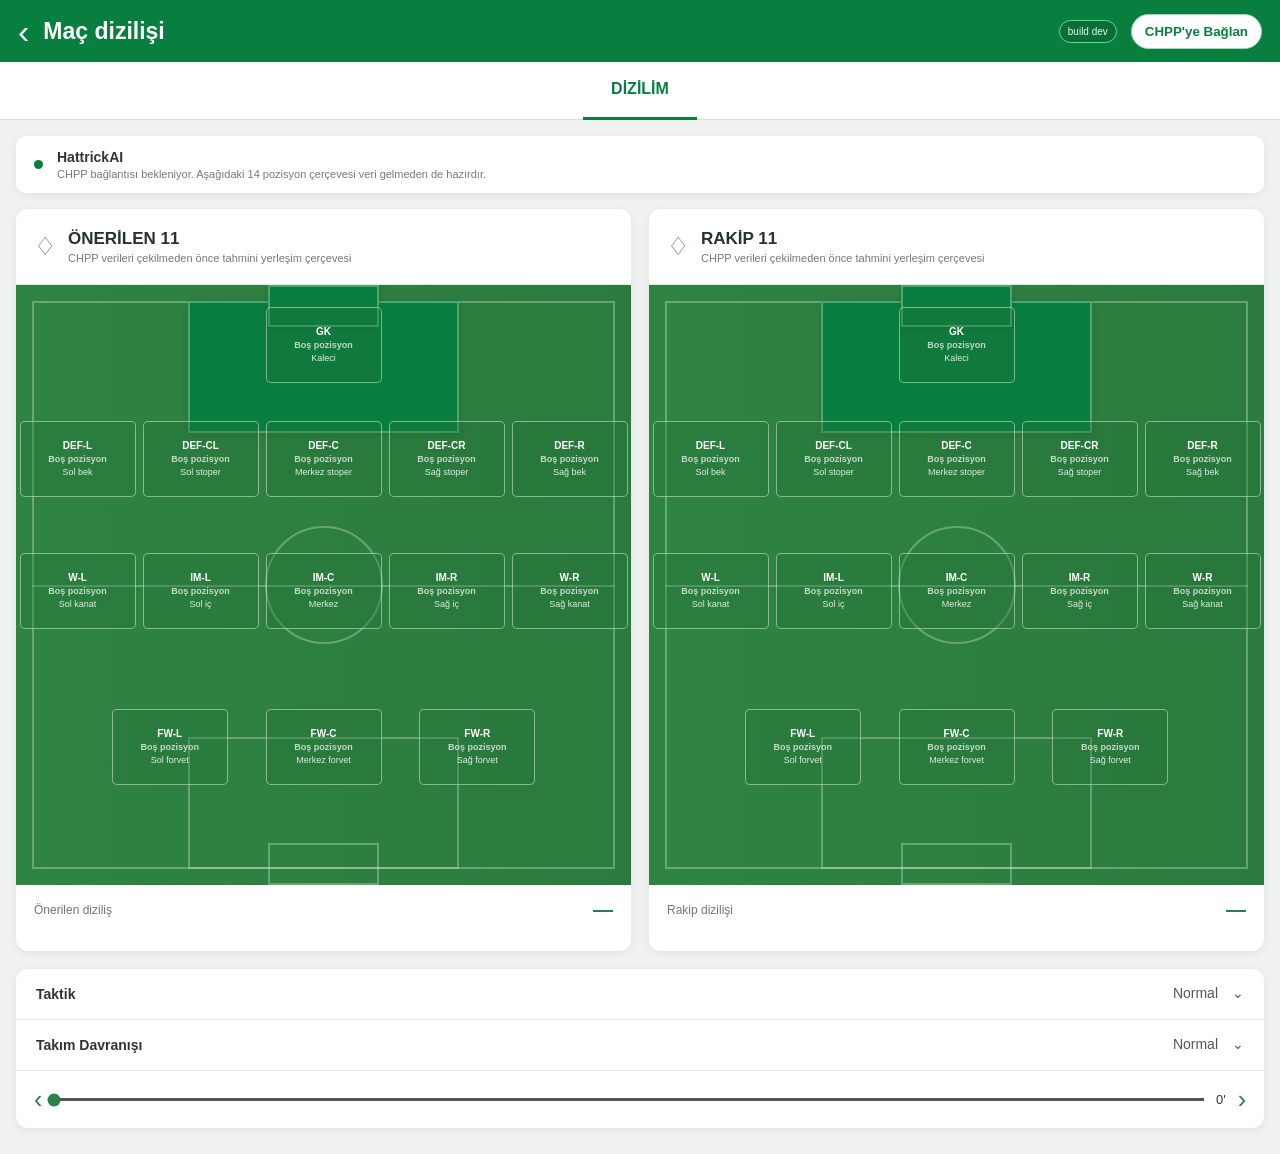
==== commit 6e345ae2: "Implement V3 generated 14-slot lineup UI" ====
--- a/HattrickAI_V3/wwwroot/index.html
+++ b/HattrickAI_V3/wwwroot/index.html
@@ -1,26 +1,57 @@
 <!doctype html>
 <html lang="tr">
 <head>
-<meta charset="utf-8"><meta name="viewport" content="width=device-width,initial-scale=1,maximum-scale=1"><meta name="theme-color" content="#087f3f"><title>HattrickAI</title>
+<meta charset="utf-8"><meta name="viewport" content="width=device-width,initial-scale=1,maximum-scale=1"><meta name="theme-color" content="#087f3f"><title>HattrickAI — Maç dizilişi</title>
 <style>
-*{box-sizing:border-box}body{margin:0;background:#f0f2f1;color:#333;font-family:Arial,Helvetica,sans-serif}.top{height:62px;background:#087f3f;color:#fff;display:flex;align-items:center;gap:14px;padding:0 18px;box-shadow:0 2px 8px #0002}.back{font-size:34px;line-height:1}.title{font-size:23px;font-weight:700;flex:1}.build{font-size:10px;background:#0b6d37;border:1px solid #5ddf91;border-radius:12px;padding:5px 8px;color:#d8ffe8}.connect{border:0;background:#fff;color:#087f3f;font-weight:700;border-radius:18px;padding:9px 13px}.connect:disabled{opacity:.7;cursor:default}.analyse{border:0;background:#087f3f;color:#fff;font-weight:700;border-radius:18px;padding:9px 13px;margin-top:12px;cursor:pointer}.tabs{height:58px;background:#fff;display:flex;align-items:center;justify-content:center;border-bottom:1px solid #ddd;color:#8a8a8a;font-weight:700}.tabs span{height:58px;display:flex;align-items:center;padding:0 28px;border-bottom:3px solid #087f3f;color:#087f3f}.page{padding:16px;max-width:780px;margin:auto}.card{background:#fff;border-radius:10px;box-shadow:0 2px 8px #0001;margin-bottom:16px;overflow:hidden}.cardHead{height:86px;padding:16px 20px;display:flex;align-items:center;gap:14px;border-bottom:1px solid #e6e6e6}.tacticIcon{font-size:34px;color:#087f3f}.headTitle{font-size:24px;font-weight:700}.status{color:#777;font-size:12px}.note{padding:14px 16px;color:#666;font-size:13px}.actionNote{padding:16px 20px 20px}.pitch{position:relative;height:520px;background:linear-gradient(90deg,#2f8442,#2c7b3e);overflow:hidden}.pitch:before{content:"";position:absolute;inset:12px;border:2px solid #d9f1da55}.midline{position:absolute;left:12px;right:12px;top:50%;border-top:2px solid #d9f1da55}.circle{position:absolute;width:92px;height:92px;border:2px solid #d9f1da55;border-radius:50%;left:50%;top:50%;transform:translate(-50%,-50%)}.box{position:absolute;border:2px solid #d9f1da55;width:42%;height:18%;left:29%}.box.top{top:12px}.box.bot{bottom:12px}.goal{position:absolute;width:18%;height:7%;left:41%;border:2px solid #d9f1da55}.goal.top{top:0}.goal.bot{bottom:0}.player{position:absolute;transform:translate(-50%,-50%);min-width:92px;max-width:120px;padding:6px 7px;border-radius:7px;text-align:center;font-size:11px;font-weight:700;box-shadow:0 2px 5px #0005;border:2px solid #fff;z-index:3}.player.own{background:#f5fff8;color:#087f3f}.player.opp{background:#fff6ee;color:#8a3d00}.player small{display:block;font-size:9px;font-weight:600;color:#6d6d6d;margin-top:2px}.legend{display:flex;justify-content:space-between;padding:12px 16px;background:#fff;border-top:1px solid #e1e1e1;font-size:12px}.legend b{font-size:18px;color:#087f3f}.hidden,.loading.hidden{display:none!important}.loading{position:fixed;inset:0;background:#0b4f2ea8;align-items:center;justify-content:center;color:#fff;font-size:18px}.loading:not(.hidden){display:flex}.error{background:#fff;border-left:4px solid #c43b2d;padding:12px;margin-bottom:16px;color:#8a2d25}
-@media(max-width:600px){.top{padding:0 12px}.title{font-size:19px}.build{font-size:9px}.connect{padding:8px 10px}.page{padding:10px}.pitch{height:470px}.player{min-width:78px;max-width:96px;font-size:10px}.cardHead{height:72px}.headTitle{font-size:20px}.tabs span{padding:0 20px}}
+*{box-sizing:border-box}body{margin:0;background:#f0f2f1;color:#333;font-family:Arial,Helvetica,sans-serif}.top{height:62px;background:#087f3f;color:#fff;display:flex;align-items:center;gap:14px;padding:0 18px;box-shadow:0 2px 8px #0002}.back{font-size:34px;line-height:1}.title{font-size:23px;font-weight:700;flex:1}.build{font-size:10px;background:#0b6d37;border:1px solid #5ddf91;border-radius:12px;padding:5px 8px;color:#d8ffe8}.connect{border:1px solid #a7d8bb;background:#fff;color:#087f3f;font-weight:700;border-radius:18px;padding:9px 13px;cursor:pointer}.connect:disabled{opacity:.65;cursor:default}.tabs{height:58px;background:#fff;display:flex;align-items:center;justify-content:center;border-bottom:1px solid #ddd;color:#8a8a8a;font-weight:700}.tabs span{height:58px;display:flex;align-items:center;padding:0 28px;border-bottom:3px solid #087f3f;color:#087f3f}.page{padding:16px;max-width:1320px;margin:auto}.statusbar{background:#fff;border-radius:10px;box-shadow:0 2px 8px #0001;margin-bottom:16px;padding:13px 18px;display:flex;align-items:center;gap:14px}.status-dot{width:9px;height:9px;border-radius:50%;background:#087f3f;flex:none}.status-copy{flex:1}.status-copy b{display:block;font-size:14px}.status-copy span{display:block;color:#777;font-size:11px;margin-top:3px}.analyse{border:0;background:#087f3f;color:#fff;font-weight:700;border-radius:18px;padding:9px 13px;cursor:pointer}.lineup-grid{display:grid;grid-template-columns:repeat(2,minmax(0,1fr));gap:18px}.lineup-card{background:#fff;border-radius:12px;box-shadow:0 2px 8px #0001;overflow:hidden}.card-head{min-height:76px;padding:15px 18px;display:flex;align-items:center;gap:12px;border-bottom:1px solid #e6e6e6}.shield{font-size:25px;color:#6f7c73}.head-title{font-size:17px;font-weight:700;color:#26332b}.head-sub{font-size:11px;color:#777;margin-top:3px}.pitch{position:relative;height:600px;background:linear-gradient(90deg,#2f8442,#2c7b3e);overflow:hidden}.pitch:before{content:"";position:absolute;inset:16px;border:2px solid #d9f1da55}.midline{position:absolute;left:16px;right:16px;top:50%;border-top:2px solid #d9f1da55}.circle{position:absolute;width:118px;height:118px;border:2px solid #d9f1da55;border-radius:50%;left:50%;top:50%;transform:translate(-50%,-50%)}.box{position:absolute;border:2px solid #d9f1da55;width:44%;height:22%;left:28%}.box.top{top:16px}.box.bot{bottom:16px}.goal{position:absolute;width:18%;height:7%;left:41%;border:2px solid #d9f1da55}.goal.top{top:0}.goal.bot{bottom:0}.slot{position:absolute;transform:translate(-50%,-50%);width:116px;height:76px;border:1.5px solid #d9f1da88;border-radius:5px;background:#ffffff0d;z-index:2;display:flex;flex-direction:column;align-items:center;justify-content:center;text-align:center;padding:5px 6px;color:#fff}.slot.empty{background:#23733855}.slot.filled{background:#287f3bdf;border-color:#ffffffaa;box-shadow:0 2px 5px #0002}.slot-code{font-size:10px;font-weight:900;line-height:1.05}.slot-name{font-size:11px;font-weight:800;line-height:1.12;margin-top:3px;max-width:100%;white-space:nowrap;overflow:hidden;text-overflow:ellipsis}.slot-desc{font-size:9px;line-height:1.05;opacity:.86;margin-top:3px}.slot-rating{font-size:8px;line-height:1.05;font-weight:700;margin-top:3px}.slot.empty .slot-name{font-size:9px;opacity:.72}.slot.empty .slot-rating{display:none}.lineup-footer{display:flex;justify-content:space-between;align-items:center;padding:13px 18px 15px;background:#fff}.lineup-footer span{font-size:12px;color:#707770}.lineup-footer b{font-size:20px;color:#23804a}.match-note{padding:0 18px 15px;color:#777;font-size:11px}.error{background:#fff;border-left:4px solid #c43b2d;padding:12px;margin-bottom:16px;color:#8a2d25}.hidden{display:none!important}.loading{display:none;position:fixed;inset:0;background:#0b4f2ea8;align-items:center;justify-content:center;color:#fff;font-size:18px;z-index:50}.loading.active{display:flex}.controls{background:#fff;border-radius:12px;box-shadow:0 2px 8px #0001;margin-top:18px;overflow:hidden}.control-row{display:flex;justify-content:space-between;align-items:center;padding:16px 20px;border-bottom:1px solid #e7ebe8;font-size:14px}.control-value{color:#555}.timeline{display:flex;align-items:center;gap:12px;padding:14px 18px}.arrow{font-size:25px;color:#27824b}.track{height:3px;background:#555;flex:1;position:relative}.dot{position:absolute;left:0;top:50%;width:13px;height:13px;border-radius:50%;background:#27824b;transform:translate(-50%,-50%)}.minute{font-size:13px}.footer-space{height:10px}
+@media(max-width:900px){.lineup-grid{grid-template-columns:1fr}.pitch{height:610px}}
+@media(max-width:600px){.top{padding:0 12px}.title{font-size:19px}.build{font-size:9px}.connect{padding:8px 10px}.page{padding:10px}.statusbar{padding:11px 13px}.analyse{padding:8px 10px;font-size:11px}.pitch{height:560px}.slot{width:91px;height:66px}.slot-code{font-size:8px}.slot-name{font-size:9px}.slot-desc,.slot-rating{font-size:7px}.card-head{min-height:68px}.head-title{font-size:16px}}
 </style></head>
 <body>
 <header class="top"><div class="back">‹</div><div class="title">Maç dizilişi</div><div id="build" class="build">build …</div><button id="connect" class="connect" onclick="connect()">CHPP'ye Bağlan</button></header>
 <div class="tabs"><span>DİZİLİM</span></div>
 <main class="page">
 <div id="error" class="error hidden"></div>
-<section id="welcome" class="card"><div class="cardHead"><div class="tacticIcon">⚽</div><div><div class="headTitle">HattrickAI</div><div class="status" id="status">CHPP bağlantısı bekleniyor</div></div></div><div class="note">CHPP bağlantısından sonra gerekli veriler kullanıcı komutu ile çekilir. Açılışta otomatik veri çekilmez.</div><div class="actionNote"><button id="analyseBtn" class="analyse hidden" onclick="runAnalysis()">Verileri çek ve dizilişi hesapla</button></div></section>
-<section id="opponentCard" class="card hidden"><div class="cardHead"><div><div class="headTitle" id="oppTitle">Rakip 11</div><div class="status">Son bilinen maç</div></div></div><div id="oppPitch" class="pitch"></div><div class="legend"><span>Rakip dizilişi</span><b id="oppFormation">—</b></div></section>
-<section id="ownCard" class="card hidden"><div class="cardHead"><div><div class="headTitle" id="ownTitle">HattrickAI yerleşimi</div><div class="status">Hesaplanan 11</div></div></div><div id="ownPitch" class="pitch"></div><div class="legend"><span>Önerilen diziliş</span><b id="ownFormation">—</b></div><div class="note" id="matchTitle"></div></section>
+<section class="statusbar"><div id="statusDot" class="status-dot"></div><div class="status-copy"><b id="statusTitle">HattrickAI</b><span id="statusText">CHPP bağlantısı bekleniyor. Aşağıdaki 14 pozisyon çerçevesi veri gelmeden de hazırdır.</span></div><button id="analyseBtn" class="analyse hidden" onclick="runAnalysis()">Analizi çalıştır</button></section>
+<section class="lineup-grid">
+  <article class="lineup-card"><div class="card-head"><div class="shield">♢</div><div><div class="head-title" id="ownTitle">ÖNERİLEN 11</div><div class="head-sub">CHPP verileri çekilmeden önce tahmini yerleşim çerçevesi</div></div></div><div id="ownPitch" class="pitch"></div><div class="lineup-footer"><span>Önerilen diziliş</span><b id="ownFormation">—</b></div><div id="matchNote" class="match-note"></div></article>
+  <article class="lineup-card"><div class="card-head"><div class="shield">♢</div><div><div class="head-title" id="oppTitle">RAKİP 11</div><div class="head-sub">CHPP verileri çekilmeden önce tahmini yerleşim çerçevesi</div></div></div><div id="oppPitch" class="pitch"></div><div class="lineup-footer"><span>Rakip dizilişi</span><b id="oppFormation">—</b></div></article>
+</section>
+<section class="controls"><div class="control-row"><b>Taktik</b><span class="control-value">Normal　⌄</span></div><div class="control-row"><b>Takım Davranışı</b><span class="control-value">Normal　⌄</span></div><div class="timeline"><span class="arrow">‹</span><div class="track"><i class="dot"></i></div><span class="minute">0'</span><span class="arrow">›</span></div></section>
+<div class="footer-space"></div>
 </main>
-<div id="loading" class="loading hidden">CHPP verileri ve diziliş hesaplanıyor…</div>
+<div id="loading" class="loading">CHPP verileri ve diziliş hesaplanıyor…</div>
 <script>
+const SLOTS=[
+ {id:'GK',code:'GK',desc:'Kaleci',x:50,y:10,group:'GK'},
+ {id:'DL',code:'DEF-L',desc:'Sol bek',x:10,y:29,group:'DEF'},
+ {id:'DCL',code:'DEF-CL',desc:'Sol stoper',x:30,y:29,group:'DEF'},
+ {id:'DC',code:'DEF-C',desc:'Merkez stoper',x:50,y:29,group:'DEF'},
+ {id:'DCR',code:'DEF-CR',desc:'Sağ stoper',x:70,y:29,group:'DEF'},
+ {id:'DR',code:'DEF-R',desc:'Sağ bek',x:90,y:29,group:'DEF'},
+ {id:'WL',code:'W-L',desc:'Sol kanat',x:10,y:51,group:'MID'},
+ {id:'IML',code:'IM-L',desc:'Sol iç',x:30,y:51,group:'MID'},
+ {id:'IMC',code:'IM-C',desc:'Merkez',x:50,y:51,group:'MID'},
+ {id:'IMR',code:'IM-R',desc:'Sağ iç',x:70,y:51,group:'MID'},
+ {id:'WR',code:'W-R',desc:'Sağ kanat',x:90,y:51,group:'MID'},
+ {id:'FWL',code:'FW-L',desc:'Sol forvet',x:25,y:77,group:'FW'},
+ {id:'FWC',code:'FW-C',desc:'Merkez forvet',x:50,y:77,group:'FW'},
+ {id:'FWR',code:'FW-R',desc:'Sağ forvet',x:75,y:77,group:'FW'}
+];
+const FORMATION={
+ '3-5-2':['GK','DCL','DC','DCR','WL','IML','IMC','IMR','WR','FWL','FWR'],
+ '4-3-3':['GK','DL','DCL','DCR','DR','IML','IMC','IMR','FWL','FWC','FWR'],
+ '4-5-1':['GK','DL','DCL','DCR','DR','WL','IML','IMC','IMR','WR','FWC'],
+ '5-3-2':['GK','DL','DCL','DC','DCR','DR','IML','IMC','IMR','FWL','FWC'],
+ '5-4-1':['GK','DL','DCL','DC','DCR','DR','WL','IMC','IMR','WR','FWC'],
+ '3-4-3':['GK','DCL','DC','DCR','WL','IML','IMR','WR','FWL','FWC','FWR']
+};
+const esc=s=>String(s??'').replace(/[&<>"']/g,m=>({'&':'&amp;','<':'&lt;','>':'&gt;','"':'&quot;',"'":'&#039;'}[m]));
 async function getJson(url){const r=await fetch(url,{cache:'no-store'});if(!r.ok)throw new Error(await r.text());return r.json()}
 function connect(){location.href='/auth/chpp/start'}
-function placePitch(el,pitch){el.innerHTML='<div class="midline"></div><div class="circle"></div><div class="box top"></div><div class="box bot"></div><div class="goal top"></div><div class="goal bot"></div>';const groups={};const spread=[-12,0,12,-20,20];for(const p of pitch.players){const key=p.code+'-'+Math.round(p.x)+'-'+Math.round(p.y),n=groups[key]||0;groups[key]=n+1;let x=p.x,y=p.y;if(n>0){x+=spread[n%spread.length];y+=(n%2===0?4:-4)}x=Math.max(8,Math.min(92,x));y=Math.max(7,Math.min(93,y));const d=document.createElement('div');d.className='player '+(pitch.opponent?'opp':'own');d.style.left=x+'%';d.style.top=y+'%';d.innerHTML='<div>'+escapeHtml(p.name)+'</div><small>'+escapeHtml(p.code)+' · '+escapeHtml(p.position)+'</small>';d.title=p.reason||'';el.appendChild(d)}}
-function escapeHtml(s){return String(s).replace(/[&<>\\\"]/g,m=>({'&':'&amp;','<':'&lt;','>':'&gt;','\\':'&#92;','"':'&quot;'}[m]))}
-async function runAnalysis(){try{const s=await getJson('/api/v3/status');if(!s.connected){document.getElementById('status').textContent='CHPP bağlantısı bekleniyor';document.getElementById('analyseBtn').classList.add('hidden');return}document.getElementById('status').textContent='Hattrick bağlantısı hazır';document.getElementById('connect').textContent='Bağlı';document.getElementById('connect').disabled=true;document.getElementById('analyseBtn').classList.add('hidden');document.getElementById('loading').classList.remove('hidden');const a=await getJson('/api/v3/analysis');document.getElementById('loading').classList.add('hidden');document.getElementById('welcome').classList.add('hidden');document.getElementById('opponentCard').classList.remove('hidden');document.getElementById('ownCard').classList.remove('hidden');document.getElementById('oppTitle').textContent=a.opponentPitch.teamName+' • Rakip 11';document.getElementById('ownTitle').textContent=a.ownPitch.teamName+' • HattrickAI';document.getElementById('oppFormation').textContent=a.opponentPitch.formation;document.getElementById('ownFormation').textContent=a.ownPitch.formation;document.getElementById('matchTitle').textContent='Sonraki maç: '+a.matchTitle;placePitch(document.getElementById('oppPitch'),a.opponentPitch);placePitch(document.getElementById('ownPitch'),a.ownPitch)}catch(e){document.getElementById('loading').classList.add('hidden');const er=document.getElementById('error');er.textContent='Hata: '+e.message;er.classList.remove('hidden');document.getElementById('analyseBtn').classList.remove('hidden')}}
-(async()=>{try{const h=await getJson('/api/v3/build');const hash=String(h.build||'dev');document.getElementById('build').textContent='build '+(hash.length>7?hash.slice(0,7):hash)}catch{document.getElementById('build').textContent='build dev'};const params=new URLSearchParams(location.search);const error=params.get('error');const returned=params.get('connected')==='1';if(error){const er=document.getElementById('error');er.textContent='CHPP: '+error;er.classList.remove('hidden');history.replaceState({},document.title,'/');return}if(returned){document.getElementById('status').textContent='CHPP bağlantısı tamamlandı';document.getElementById('analyseBtn').classList.remove('hidden');history.replaceState({},document.title,'/')}})();
-</script></body></html>+function slotForPlayer(p,used){const code=String(p.code||'').toUpperCase();const aliases={GK:'GK','DEF-L':'DL','DEF-R':'DR','DEF-C':'DC','DEF-CL':'DCL','DEF-CR':'DCR','W-L':'WL','W-R':'WR','IM-L':'IML','IM-R':'IMR','IM-C':'IMC','IM':'IMC','FW-L':'FWL','FW-R':'FWR','FW':'FWC'};let id=aliases[code];if(id&&!used.has(id))return id;const group=code.startsWith('DEF')?'DEF':code.startsWith('FW')?'FW':code==='GK'?'GK':'MID';return SLOTS.find(s=>s.group===group&&!used.has(s.id))?.id||null}
+function renderPitch(el,pitch){el.innerHTML='<div class="midline"></div><div class="circle"></div><div class="box top"></div><div class="box bot"></div><div class="goal top"></div><div class="goal bot"></div>';const used=new Set(),assigned={};(pitch?.players||[]).forEach(p=>{const id=slotForPlayer(p,used);if(id){used.add(id);assigned[id]=p}});SLOTS.forEach(s=>{const p=assigned[s.id],d=document.createElement('div');d.className='slot '+(p?'filled':'empty');d.style.left=s.x+'%';d.style.top=s.y+'%';if(p){const rating=p.rating??p.ratingContribution??null;d.innerHTML=`<span class="slot-code">${esc(p.code||s.code)}</span><span class="slot-name">${esc(p.name)}</span><span class="slot-desc">${esc(s.desc)}</span><span class="slot-rating">${rating==null?'Rating katkısı: —':'Rating katkısı: '+Number(rating).toFixed(2)}</span>`;d.title=p.reason||''}else{d.innerHTML=`<span class="slot-code">${esc(s.code)}</span><span class="slot-name">Boş pozisyon</span><span class="slot-desc">${esc(s.desc)}</span>`;d.title='Bu yerleşim noktası boş'}el.appendChild(d)})}
+function renderEmpty(){renderPitch(document.getElementById('ownPitch'),{players:[]});renderPitch(document.getElementById('oppPitch'),{players:[]})}
+async function runAnalysis(){const loading=document.getElementById('loading');try{const s=await getJson('/api/v3/status');if(!s.connected){throw new Error('CHPP bağlantısı hazır değil.')};document.getElementById('analyseBtn').classList.add('hidden');document.getElementById('statusTitle').textContent='HattrickAI';document.getElementById('statusText').textContent='CHPP verileri çekiliyor ve rakibe göre 11 hesaplanıyor…';loading.classList.add('active');const a=await getJson('/api/v3/analysis');loading.classList.remove('active');document.getElementById('statusText').textContent='Hesaplama tamamlandı. Güçlü/zayıf bölgeler arka planda kullanıldı.';document.getElementById('oppTitle').textContent=(a.opponentPitch.teamName||'RAKİP')+' • RAKİP 11';document.getElementById('ownTitle').textContent=(a.ownPitch.teamName||'HattrickAI')+' • ÖNERİLEN 11';document.getElementById('oppFormation').textContent=a.opponentPitch.formation||'—';document.getElementById('ownFormation').textContent=a.ownPitch.formation||'—';document.getElementById('matchNote').textContent=a.matchTitle||'';renderPitch(document.getElementById('oppPitch'),a.opponentPitch);renderPitch(document.getElementById('ownPitch'),a.ownPitch)}catch(e){loading.classList.remove('active');document.getElementById('statusText').textContent=e.message;document.getElementById('analyseBtn').classList.remove('hidden');const er=document.getElementById('error');er.textContent='Hata: '+e.message;er.classList.remove('hidden')}}
+(async()=>{renderEmpty();try{const h=await getJson('/api/v3/build');const hash=String(h.build||'dev');document.getElementById('build').textContent='build '+(hash.length>7?hash.slice(0,7):hash)}catch{document.getElementById('build').textContent='build dev'}try{const s=await getJson('/api/v3/status');if(s.connected){document.getElementById('connect').textContent='CHPP Bağlı';document.getElementById('connect').disabled=true;document.getElementById('analyseBtn').classList.remove('hidden');document.getElementById('statusText').textContent='CHPP bağlantısı hazır. Analiz kullanıcı komutu bekliyor.'}}catch{}const params=new URLSearchParams(location.search);const error=params.get('error');const returned=params.get('connected')==='1';if(error){const er=document.getElementById('error');er.textContent='CHPP: '+error;er.classList.remove('hidden');history.replaceState({},document.title,'/')}if(returned){document.getElementById('analyseBtn').classList.remove('hidden');document.getElementById('statusText').textContent='CHPP bağlantısı tamamlandı. Analiz kullanıcı komutu bekliyor.';history.replaceState({},document.title,'/')}})();
+</script></body></html>
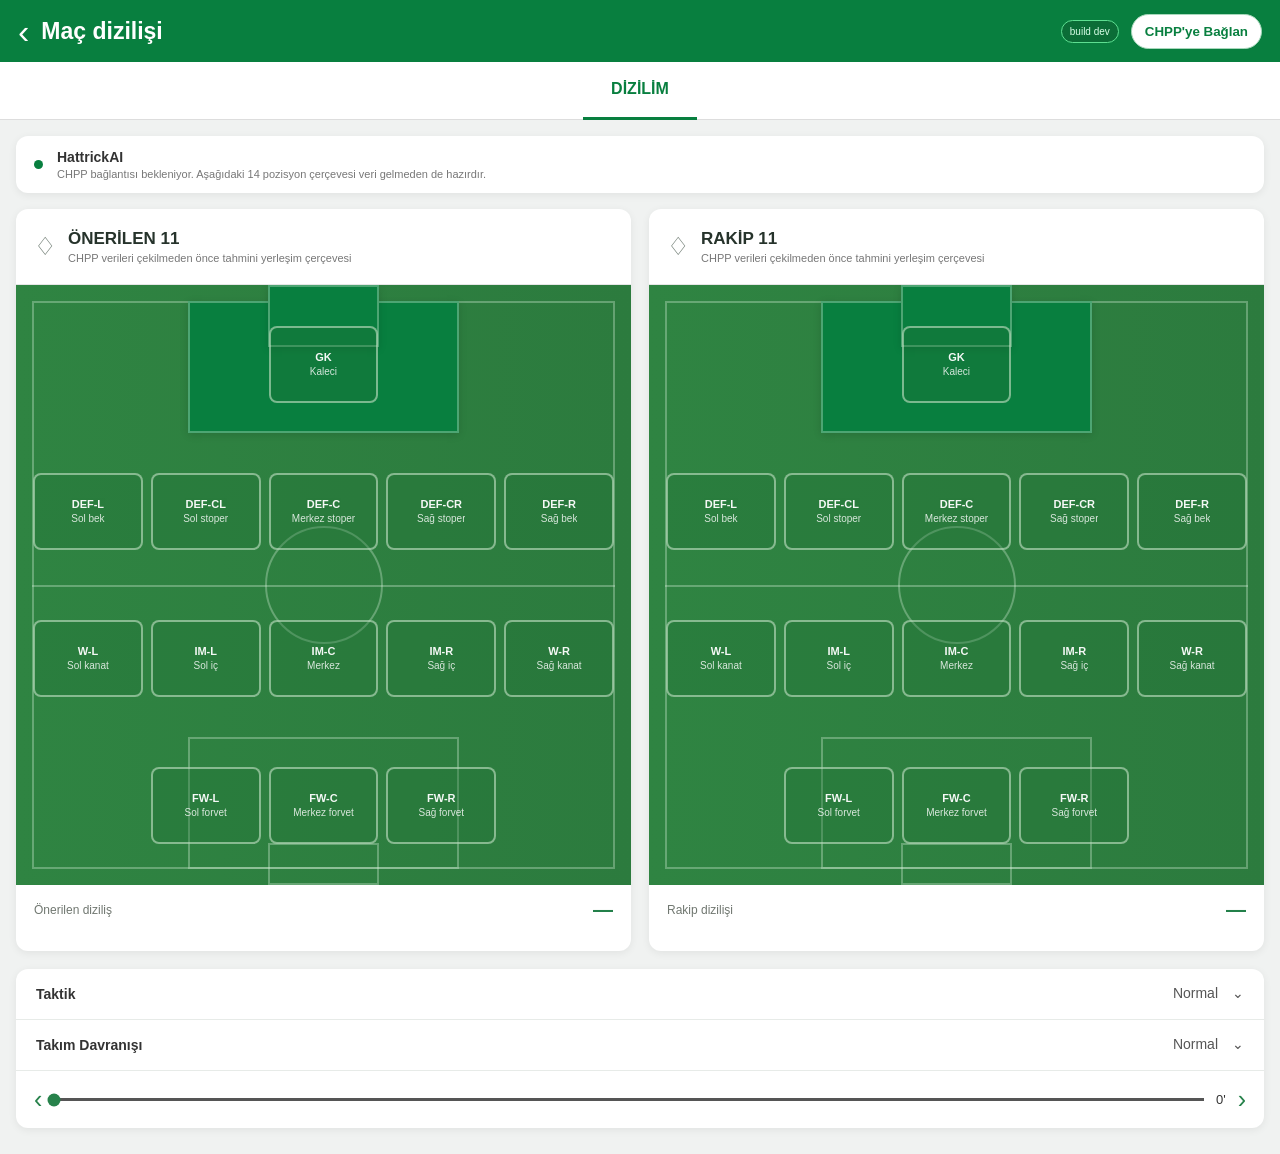
==== commit 1227ae77: "Fix V3 pitch layout with responsive grid sizing" ====
--- a/HattrickAI_V3/wwwroot/index.html
+++ b/HattrickAI_V3/wwwroot/index.html
@@ -1,12 +1,29 @@
 <!doctype html>
 <html lang="tr">
 <head>
-<meta charset="utf-8"><meta name="viewport" content="width=device-width,initial-scale=1,maximum-scale=1"><meta name="theme-color" content="#087f3f"><title>HattrickAI — Maç dizilişi</title>
+<meta charset="utf-8">
+<meta name="viewport" content="width=device-width,initial-scale=1,viewport-fit=cover">
+<meta name="theme-color" content="#087f3f">
+<title>HattrickAI — Maç dizilişi</title>
 <style>
-*{box-sizing:border-box}body{margin:0;background:#f0f2f1;color:#333;font-family:Arial,Helvetica,sans-serif}.top{height:62px;background:#087f3f;color:#fff;display:flex;align-items:center;gap:14px;padding:0 18px;box-shadow:0 2px 8px #0002}.back{font-size:34px;line-height:1}.title{font-size:23px;font-weight:700;flex:1}.build{font-size:10px;background:#0b6d37;border:1px solid #5ddf91;border-radius:12px;padding:5px 8px;color:#d8ffe8}.connect{border:1px solid #a7d8bb;background:#fff;color:#087f3f;font-weight:700;border-radius:18px;padding:9px 13px;cursor:pointer}.connect:disabled{opacity:.65;cursor:default}.tabs{height:58px;background:#fff;display:flex;align-items:center;justify-content:center;border-bottom:1px solid #ddd;color:#8a8a8a;font-weight:700}.tabs span{height:58px;display:flex;align-items:center;padding:0 28px;border-bottom:3px solid #087f3f;color:#087f3f}.page{padding:16px;max-width:1320px;margin:auto}.statusbar{background:#fff;border-radius:10px;box-shadow:0 2px 8px #0001;margin-bottom:16px;padding:13px 18px;display:flex;align-items:center;gap:14px}.status-dot{width:9px;height:9px;border-radius:50%;background:#087f3f;flex:none}.status-copy{flex:1}.status-copy b{display:block;font-size:14px}.status-copy span{display:block;color:#777;font-size:11px;margin-top:3px}.analyse{border:0;background:#087f3f;color:#fff;font-weight:700;border-radius:18px;padding:9px 13px;cursor:pointer}.lineup-grid{display:grid;grid-template-columns:repeat(2,minmax(0,1fr));gap:18px}.lineup-card{background:#fff;border-radius:12px;box-shadow:0 2px 8px #0001;overflow:hidden}.card-head{min-height:76px;padding:15px 18px;display:flex;align-items:center;gap:12px;border-bottom:1px solid #e6e6e6}.shield{font-size:25px;color:#6f7c73}.head-title{font-size:17px;font-weight:700;color:#26332b}.head-sub{font-size:11px;color:#777;margin-top:3px}.pitch{position:relative;height:600px;background:linear-gradient(90deg,#2f8442,#2c7b3e);overflow:hidden}.pitch:before{content:"";position:absolute;inset:16px;border:2px solid #d9f1da55}.midline{position:absolute;left:16px;right:16px;top:50%;border-top:2px solid #d9f1da55}.circle{position:absolute;width:118px;height:118px;border:2px solid #d9f1da55;border-radius:50%;left:50%;top:50%;transform:translate(-50%,-50%)}.box{position:absolute;border:2px solid #d9f1da55;width:44%;height:22%;left:28%}.box.top{top:16px}.box.bot{bottom:16px}.goal{position:absolute;width:18%;height:7%;left:41%;border:2px solid #d9f1da55}.goal.top{top:0}.goal.bot{bottom:0}.slot{position:absolute;transform:translate(-50%,-50%);width:116px;height:76px;border:1.5px solid #d9f1da88;border-radius:5px;background:#ffffff0d;z-index:2;display:flex;flex-direction:column;align-items:center;justify-content:center;text-align:center;padding:5px 6px;color:#fff}.slot.empty{background:#23733855}.slot.filled{background:#287f3bdf;border-color:#ffffffaa;box-shadow:0 2px 5px #0002}.slot-code{font-size:10px;font-weight:900;line-height:1.05}.slot-name{font-size:11px;font-weight:800;line-height:1.12;margin-top:3px;max-width:100%;white-space:nowrap;overflow:hidden;text-overflow:ellipsis}.slot-desc{font-size:9px;line-height:1.05;opacity:.86;margin-top:3px}.slot-rating{font-size:8px;line-height:1.05;font-weight:700;margin-top:3px}.slot.empty .slot-name{font-size:9px;opacity:.72}.slot.empty .slot-rating{display:none}.lineup-footer{display:flex;justify-content:space-between;align-items:center;padding:13px 18px 15px;background:#fff}.lineup-footer span{font-size:12px;color:#707770}.lineup-footer b{font-size:20px;color:#23804a}.match-note{padding:0 18px 15px;color:#777;font-size:11px}.error{background:#fff;border-left:4px solid #c43b2d;padding:12px;margin-bottom:16px;color:#8a2d25}.hidden{display:none!important}.loading{display:none;position:fixed;inset:0;background:#0b4f2ea8;align-items:center;justify-content:center;color:#fff;font-size:18px;z-index:50}.loading.active{display:flex}.controls{background:#fff;border-radius:12px;box-shadow:0 2px 8px #0001;margin-top:18px;overflow:hidden}.control-row{display:flex;justify-content:space-between;align-items:center;padding:16px 20px;border-bottom:1px solid #e7ebe8;font-size:14px}.control-value{color:#555}.timeline{display:flex;align-items:center;gap:12px;padding:14px 18px}.arrow{font-size:25px;color:#27824b}.track{height:3px;background:#555;flex:1;position:relative}.dot{position:absolute;left:0;top:50%;width:13px;height:13px;border-radius:50%;background:#27824b;transform:translate(-50%,-50%)}.minute{font-size:13px}.footer-space{height:10px}
-@media(max-width:900px){.lineup-grid{grid-template-columns:1fr}.pitch{height:610px}}
-@media(max-width:600px){.top{padding:0 12px}.title{font-size:19px}.build{font-size:9px}.connect{padding:8px 10px}.page{padding:10px}.statusbar{padding:11px 13px}.analyse{padding:8px 10px;font-size:11px}.pitch{height:560px}.slot{width:91px;height:66px}.slot-code{font-size:8px}.slot-name{font-size:9px}.slot-desc,.slot-rating{font-size:7px}.card-head{min-height:68px}.head-title{font-size:16px}}
-</style></head>
+*{box-sizing:border-box}
+html,body{margin:0;padding:0;min-width:0;background:#f0f2f1;color:#333;font-family:Arial,Helvetica,sans-serif}
+body{overflow-x:hidden}
+.top{min-height:62px;background:#087f3f;color:#fff;display:flex;align-items:center;gap:12px;padding:0 18px;box-shadow:0 2px 8px #0002}
+.back{font-size:34px;line-height:1;flex:none}.title{font-size:23px;font-weight:700;flex:1;min-width:0}.build{font-size:10px;background:#0b6d37;border:1px solid #5ddf91;border-radius:12px;padding:5px 8px;color:#d8ffe8;white-space:nowrap}.connect{border:1px solid #a7d8bb;background:#fff;color:#087f3f;font-weight:700;border-radius:18px;padding:9px 13px;cursor:pointer;white-space:nowrap}.connect:disabled{opacity:.65;cursor:default}
+.tabs{height:58px;background:#fff;display:flex;align-items:center;justify-content:center;border-bottom:1px solid #ddd;color:#087f3f;font-weight:700}.tabs span{height:58px;display:flex;align-items:center;padding:0 28px;border-bottom:3px solid #087f3f}
+.page{padding:16px;max-width:1320px;margin:auto;min-width:0}.statusbar{background:#fff;border-radius:12px;box-shadow:0 2px 8px #0001;margin-bottom:16px;padding:13px 18px;display:flex;align-items:center;gap:14px}.status-dot{width:9px;height:9px;border-radius:50%;background:#087f3f;flex:none}.status-copy{flex:1;min-width:0}.status-copy b{display:block;font-size:14px}.status-copy span{display:block;color:#777;font-size:11px;margin-top:3px}.analyse{border:0;background:#087f3f;color:#fff;font-weight:700;border-radius:18px;padding:9px 13px;cursor:pointer}
+.lineup-grid{display:grid;grid-template-columns:repeat(2,minmax(0,1fr));gap:18px;min-width:0}.lineup-card{background:#fff;border-radius:12px;box-shadow:0 2px 8px #0001;overflow:hidden;min-width:0}.card-head{min-height:76px;padding:15px 18px;display:flex;align-items:center;gap:12px;border-bottom:1px solid #e6e6e6}.shield{font-size:25px;color:#6f7c73;flex:none}.head-title{font-size:17px;font-weight:700;color:#26332b}.head-sub{font-size:11px;color:#777;margin-top:3px}
+.pitch{position:relative;width:100%;height:600px;background:linear-gradient(90deg,#2f8442,#2c7b3e);overflow:hidden;--pitch-pad:16px;--pitch-gap:8px}.pitch:before{content:"";position:absolute;inset:16px;border:2px solid #d9f1da55;pointer-events:none}.midline{position:absolute;left:16px;right:16px;top:50%;border-top:2px solid #d9f1da55;pointer-events:none}.circle{position:absolute;width:118px;height:118px;border:2px solid #d9f1da55;border-radius:50%;left:50%;top:50%;transform:translate(-50%,-50%);pointer-events:none}.box{position:absolute;border:2px solid #d9f1da55;width:44%;height:22%;left:28%;pointer-events:none}.box.top{top:16px}.box.bot{bottom:16px}.goal{position:absolute;width:18%;height:7%;left:41%;border:2px solid #d9f1da55;pointer-events:none}.goal.top{top:0}.goal.bot{bottom:0}
+.slots{position:absolute;z-index:2;left:calc(var(--pitch-pad) + 1px);right:calc(var(--pitch-pad) + 1px);top:calc(var(--pitch-pad) + 1px);bottom:calc(var(--pitch-pad) + 1px);display:grid;grid-template-columns:repeat(5,minmax(0,1fr));grid-template-rows:repeat(4,minmax(0,1fr));column-gap:var(--pitch-gap);row-gap:clamp(12px,2vw,22px);align-items:center;min-width:0}
+.slot{position:relative;width:100%;min-width:0;height:auto;aspect-ratio:1.42/1;border:2px solid #d9f1da88;border-radius:8px;background:#23733855;display:flex;flex-direction:column;align-items:center;justify-content:center;text-align:center;padding:clamp(3px,.7vw,7px);color:#fff;overflow:hidden}
+.slot.gk{grid-column:3;grid-row:1}.slot.def{grid-row:2}.slot.mid{grid-row:3}.slot.fwl{grid-column:2;grid-row:4}.slot.fwc{grid-column:3;grid-row:4}.slot.fwr{grid-column:4;grid-row:4}.slot.filled{background:#78bde033;border-color:#bdeaff;box-shadow:0 2px 5px #0002}.slot-code{font-size:clamp(8px,1.45vw,11px);font-weight:900;line-height:1.05}.slot-name{font-size:clamp(8px,1.6vw,12px);font-weight:800;line-height:1.12;margin-top:3px;max-width:100%;overflow:hidden;text-overflow:ellipsis;white-space:nowrap}.slot-desc{font-size:clamp(7px,1.25vw,10px);line-height:1.05;opacity:.86;margin-top:3px;max-width:100%;overflow:hidden;text-overflow:ellipsis;white-space:nowrap}.slot-rating{font-size:clamp(7px,1.15vw,9px);line-height:1.05;font-weight:700;margin-top:3px;white-space:nowrap}.slot.empty .slot-name{display:none}.slot.empty .slot-rating{display:none}.slot.empty .slot-code{opacity:.95}.slot.empty .slot-desc{opacity:.82}
+.lineup-footer{display:flex;justify-content:space-between;align-items:center;padding:13px 18px 15px;background:#fff}.lineup-footer span{font-size:12px;color:#707770}.lineup-footer b{font-size:20px;color:#23804a}.match-note{padding:0 18px 15px;color:#777;font-size:11px}.error{background:#fff;border-left:4px solid #c43b2d;padding:12px;margin-bottom:16px;color:#8a2d25}.hidden{display:none!important}.loading{display:none;position:fixed;inset:0;background:#0b4f2ea8;align-items:center;justify-content:center;color:#fff;font-size:18px;z-index:50}.loading.active{display:flex}.controls{background:#fff;border-radius:12px;box-shadow:0 2px 8px #0001;margin-top:18px;overflow:hidden}.control-row{display:flex;justify-content:space-between;align-items:center;padding:16px 20px;border-bottom:1px solid #e7ebe8;font-size:14px}.control-value{color:#555}.timeline{display:flex;align-items:center;gap:12px;padding:14px 18px}.arrow{font-size:25px;color:#27824b}.track{height:3px;background:#555;flex:1;position:relative}.dot{position:absolute;left:0;top:50%;width:13px;height:13px;border-radius:50%;background:#27824b;transform:translate(-50%,-50%)}.minute{font-size:13px}.footer-space{height:10px}
+@media(max-width:900px){.lineup-grid{grid-template-columns:1fr}.pitch{height:auto;aspect-ratio:1/1.08;min-height:620px;--pitch-pad:10px;--pitch-gap:5px}.slots{row-gap:clamp(10px,2.4vw,18px)}.card-head{min-height:68px}.head-title{font-size:16px}}
+@media(max-width:600px){.top{min-height:58px;padding:0 10px;gap:7px}.title{font-size:18px}.build{font-size:9px;padding:4px 6px}.connect{font-size:12px;padding:8px 9px}.page{padding:10px}.statusbar{padding:11px 12px;gap:9px}.status-copy b{font-size:14px}.status-copy span{font-size:11px}.pitch{min-height:0;aspect-ratio:1/1.12;--pitch-pad:8px;--pitch-gap:4px}.pitch:before{inset:12px}.midline{left:12px;right:12px}.box{left:28%;width:44%}.box.top{top:12px}.box.bot{bottom:12px}.slot{border-width:1.5px;border-radius:6px;padding:3px}.slot-code{font-size:clamp(7px,2.3vw,10px)}.slot-name{font-size:clamp(7px,2.55vw,11px);margin-top:2px}.slot-desc{font-size:clamp(6px,2.05vw,9px);margin-top:2px}.slot-rating{font-size:clamp(6px,1.9vw,8px);margin-top:2px}.lineup-footer{padding:11px 14px}.lineup-footer b{font-size:18px}}
+@media(max-width:360px){.build{display:none}.connect{font-size:11px;padding:7px 8px}.pitch{aspect-ratio:1/1.16}.slot-name{font-size:7px}.slot-desc{font-size:6px}.slot-rating{font-size:6px}}
+</style>
+</head>
 <body>
 <header class="top"><div class="back">‹</div><div class="title">Maç dizilişi</div><div id="build" class="build">build …</div><button id="connect" class="connect" onclick="connect()">CHPP'ye Bağlan</button></header>
 <div class="tabs"><span>DİZİLİM</span></div>
@@ -14,8 +31,8 @@
 <div id="error" class="error hidden"></div>
 <section class="statusbar"><div id="statusDot" class="status-dot"></div><div class="status-copy"><b id="statusTitle">HattrickAI</b><span id="statusText">CHPP bağlantısı bekleniyor. Aşağıdaki 14 pozisyon çerçevesi veri gelmeden de hazırdır.</span></div><button id="analyseBtn" class="analyse hidden" onclick="runAnalysis()">Analizi çalıştır</button></section>
 <section class="lineup-grid">
-  <article class="lineup-card"><div class="card-head"><div class="shield">♢</div><div><div class="head-title" id="ownTitle">ÖNERİLEN 11</div><div class="head-sub">CHPP verileri çekilmeden önce tahmini yerleşim çerçevesi</div></div></div><div id="ownPitch" class="pitch"></div><div class="lineup-footer"><span>Önerilen diziliş</span><b id="ownFormation">—</b></div><div id="matchNote" class="match-note"></div></article>
-  <article class="lineup-card"><div class="card-head"><div class="shield">♢</div><div><div class="head-title" id="oppTitle">RAKİP 11</div><div class="head-sub">CHPP verileri çekilmeden önce tahmini yerleşim çerçevesi</div></div></div><div id="oppPitch" class="pitch"></div><div class="lineup-footer"><span>Rakip dizilişi</span><b id="oppFormation">—</b></div></article>
+<article class="lineup-card"><div class="card-head"><div class="shield">♢</div><div><div class="head-title" id="ownTitle">ÖNERİLEN 11</div><div class="head-sub">CHPP verileri çekilmeden önce tahmini yerleşim çerçevesi</div></div></div><div id="ownPitch" class="pitch"></div><div class="lineup-footer"><span>Önerilen diziliş</span><b id="ownFormation">—</b></div><div id="matchNote" class="match-note"></div></article>
+<article class="lineup-card"><div class="card-head"><div class="shield">♢</div><div><div class="head-title" id="oppTitle">RAKİP 11</div><div class="head-sub">CHPP verileri çekilmeden önce tahmini yerleşim çerçevesi</div></div></div><div id="oppPitch" class="pitch"></div><div class="lineup-footer"><span>Rakip dizilişi</span><b id="oppFormation">—</b></div></article>
 </section>
 <section class="controls"><div class="control-row"><b>Taktik</b><span class="control-value">Normal　⌄</span></div><div class="control-row"><b>Takım Davranışı</b><span class="control-value">Normal　⌄</span></div><div class="timeline"><span class="arrow">‹</span><div class="track"><i class="dot"></i></div><span class="minute">0'</span><span class="arrow">›</span></div></section>
 <div class="footer-space"></div>
@@ -23,35 +40,31 @@
 <div id="loading" class="loading">CHPP verileri ve diziliş hesaplanıyor…</div>
 <script>
 const SLOTS=[
- {id:'GK',code:'GK',desc:'Kaleci',x:50,y:10,group:'GK'},
- {id:'DL',code:'DEF-L',desc:'Sol bek',x:10,y:29,group:'DEF'},
- {id:'DCL',code:'DEF-CL',desc:'Sol stoper',x:30,y:29,group:'DEF'},
- {id:'DC',code:'DEF-C',desc:'Merkez stoper',x:50,y:29,group:'DEF'},
- {id:'DCR',code:'DEF-CR',desc:'Sağ stoper',x:70,y:29,group:'DEF'},
- {id:'DR',code:'DEF-R',desc:'Sağ bek',x:90,y:29,group:'DEF'},
- {id:'WL',code:'W-L',desc:'Sol kanat',x:10,y:51,group:'MID'},
- {id:'IML',code:'IM-L',desc:'Sol iç',x:30,y:51,group:'MID'},
- {id:'IMC',code:'IM-C',desc:'Merkez',x:50,y:51,group:'MID'},
- {id:'IMR',code:'IM-R',desc:'Sağ iç',x:70,y:51,group:'MID'},
- {id:'WR',code:'W-R',desc:'Sağ kanat',x:90,y:51,group:'MID'},
- {id:'FWL',code:'FW-L',desc:'Sol forvet',x:25,y:77,group:'FW'},
- {id:'FWC',code:'FW-C',desc:'Merkez forvet',x:50,y:77,group:'FW'},
- {id:'FWR',code:'FW-R',desc:'Sağ forvet',x:75,y:77,group:'FW'}
+{id:'GK',code:'GK',desc:'Kaleci',type:'gk'},
+{id:'DL',code:'DEF-L',desc:'Sol bek',type:'def'},
+{id:'DCL',code:'DEF-CL',desc:'Sol stoper',type:'def'},
+{id:'DC',code:'DEF-C',desc:'Merkez stoper',type:'def'},
+{id:'DCR',code:'DEF-CR',desc:'Sağ stoper',type:'def'},
+{id:'DR',code:'DEF-R',desc:'Sağ bek',type:'def'},
+{id:'WL',code:'W-L',desc:'Sol kanat',type:'mid'},
+{id:'IML',code:'IM-L',desc:'Sol iç',type:'mid'},
+{id:'IMC',code:'IM-C',desc:'Merkez',type:'mid'},
+{id:'IMR',code:'IM-R',desc:'Sağ iç',type:'mid'},
+{id:'WR',code:'W-R',desc:'Sağ kanat',type:'mid'},
+{id:'FWL',code:'FW-L',desc:'Sol forvet',type:'fwl'},
+{id:'FWC',code:'FW-C',desc:'Merkez forvet',type:'fwc'},
+{id:'FWR',code:'FW-R',desc:'Sağ forvet',type:'fwr'}
 ];
-const FORMATION={
- '3-5-2':['GK','DCL','DC','DCR','WL','IML','IMC','IMR','WR','FWL','FWR'],
- '4-3-3':['GK','DL','DCL','DCR','DR','IML','IMC','IMR','FWL','FWC','FWR'],
- '4-5-1':['GK','DL','DCL','DCR','DR','WL','IML','IMC','IMR','WR','FWC'],
- '5-3-2':['GK','DL','DCL','DC','DCR','DR','IML','IMC','IMR','FWL','FWC'],
- '5-4-1':['GK','DL','DCL','DC','DCR','DR','WL','IMC','IMR','WR','FWC'],
- '3-4-3':['GK','DCL','DC','DCR','WL','IML','IMR','WR','FWL','FWC','FWR']
-};
+const aliases={GK:'GK','DEF-L':'DL','DEF-R':'DR','DEF-C':'DC','DEF-CL':'DCL','DEF-CR':'DCR','W-L':'WL','W-R':'WR','IM-L':'IML','IM-R':'IMR','IM-C':'IMC','IM':'IMC','FW-L':'FWL','FW-R':'FWR','FW':'FWC'};
 const esc=s=>String(s??'').replace(/[&<>"']/g,m=>({'&':'&amp;','<':'&lt;','>':'&gt;','"':'&quot;',"'":'&#039;'}[m]));
 async function getJson(url){const r=await fetch(url,{cache:'no-store'});if(!r.ok)throw new Error(await r.text());return r.json()}
 function connect(){location.href='/auth/chpp/start'}
-function slotForPlayer(p,used){const code=String(p.code||'').toUpperCase();const aliases={GK:'GK','DEF-L':'DL','DEF-R':'DR','DEF-C':'DC','DEF-CL':'DCL','DEF-CR':'DCR','W-L':'WL','W-R':'WR','IM-L':'IML','IM-R':'IMR','IM-C':'IMC','IM':'IMC','FW-L':'FWL','FW-R':'FWR','FW':'FWC'};let id=aliases[code];if(id&&!used.has(id))return id;const group=code.startsWith('DEF')?'DEF':code.startsWith('FW')?'FW':code==='GK'?'GK':'MID';return SLOTS.find(s=>s.group===group&&!used.has(s.id))?.id||null}
-function renderPitch(el,pitch){el.innerHTML='<div class="midline"></div><div class="circle"></div><div class="box top"></div><div class="box bot"></div><div class="goal top"></div><div class="goal bot"></div>';const used=new Set(),assigned={};(pitch?.players||[]).forEach(p=>{const id=slotForPlayer(p,used);if(id){used.add(id);assigned[id]=p}});SLOTS.forEach(s=>{const p=assigned[s.id],d=document.createElement('div');d.className='slot '+(p?'filled':'empty');d.style.left=s.x+'%';d.style.top=s.y+'%';if(p){const rating=p.rating??p.ratingContribution??null;d.innerHTML=`<span class="slot-code">${esc(p.code||s.code)}</span><span class="slot-name">${esc(p.name)}</span><span class="slot-desc">${esc(s.desc)}</span><span class="slot-rating">${rating==null?'Rating katkısı: —':'Rating katkısı: '+Number(rating).toFixed(2)}</span>`;d.title=p.reason||''}else{d.innerHTML=`<span class="slot-code">${esc(s.code)}</span><span class="slot-name">Boş pozisyon</span><span class="slot-desc">${esc(s.desc)}</span>`;d.title='Bu yerleşim noktası boş'}el.appendChild(d)})}
+function slotForPlayer(p,used){const code=String(p.code||'').toUpperCase();let id=aliases[code];if(id&&!used.has(id))return id;const group=code==='GK'?'gk':code.startsWith('DEF')?'def':code.startsWith('FW')?'fwl': 'mid';return SLOTS.find(s=>(group==='fwl'||group==='mid'||group==='def'||group==='gk')&&s.type===group&&!used.has(s.id))?.id||null}
+function makeSlot(s,p){const d=document.createElement('div');d.className='slot '+s.type+(p?' filled':' empty');if(p){const rating=p.rating??p.ratingContribution??null;d.innerHTML='<span class="slot-code">'+esc(p.code||s.code)+'</span><span class="slot-name">'+esc(p.name)+'</span><span class="slot-desc">'+esc(s.desc)+'</span><span class="slot-rating">'+(rating==null?'Rating katkısı: —':'Rating katkısı: '+Number(rating).toFixed(2))+'</span>';d.title=p.reason||''}else{d.innerHTML='<span class="slot-code">'+esc(s.code)+'</span><span class="slot-name">Boş pozisyon</span><span class="slot-desc">'+esc(s.desc)+'</span>'}return d}
+function renderPitch(el,pitch){el.innerHTML='<div class="midline"></div><div class="circle"></div><div class="box top"></div><div class="box bot"></div><div class="goal top"></div><div class="goal bot"></div><div class="slots"></div>';const layer=el.querySelector('.slots');const used=new Set(),assigned={};(pitch?.players||[]).forEach(p=>{const id=slotForPlayer(p,used);if(id){used.add(id);assigned[id]=p}});SLOTS.forEach(s=>layer.appendChild(makeSlot(s,assigned[s.id])))}
 function renderEmpty(){renderPitch(document.getElementById('ownPitch'),{players:[]});renderPitch(document.getElementById('oppPitch'),{players:[]})}
-async function runAnalysis(){const loading=document.getElementById('loading');try{const s=await getJson('/api/v3/status');if(!s.connected){throw new Error('CHPP bağlantısı hazır değil.')};document.getElementById('analyseBtn').classList.add('hidden');document.getElementById('statusTitle').textContent='HattrickAI';document.getElementById('statusText').textContent='CHPP verileri çekiliyor ve rakibe göre 11 hesaplanıyor…';loading.classList.add('active');const a=await getJson('/api/v3/analysis');loading.classList.remove('active');document.getElementById('statusText').textContent='Hesaplama tamamlandı. Güçlü/zayıf bölgeler arka planda kullanıldı.';document.getElementById('oppTitle').textContent=(a.opponentPitch.teamName||'RAKİP')+' • RAKİP 11';document.getElementById('ownTitle').textContent=(a.ownPitch.teamName||'HattrickAI')+' • ÖNERİLEN 11';document.getElementById('oppFormation').textContent=a.opponentPitch.formation||'—';document.getElementById('ownFormation').textContent=a.ownPitch.formation||'—';document.getElementById('matchNote').textContent=a.matchTitle||'';renderPitch(document.getElementById('oppPitch'),a.opponentPitch);renderPitch(document.getElementById('ownPitch'),a.ownPitch)}catch(e){loading.classList.remove('active');document.getElementById('statusText').textContent=e.message;document.getElementById('analyseBtn').classList.remove('hidden');const er=document.getElementById('error');er.textContent='Hata: '+e.message;er.classList.remove('hidden')}}
+async function runAnalysis(){const loading=document.getElementById('loading');try{const s=await getJson('/api/v3/status');if(!s.connected)throw new Error('CHPP bağlantısı hazır değil.');document.getElementById('analyseBtn').classList.add('hidden');document.getElementById('statusText').textContent='CHPP verileri çekiliyor ve rakibe göre 11 hesaplanıyor…';loading.classList.add('active');const a=await getJson('/api/v3/analysis');loading.classList.remove('active');document.getElementById('statusText').textContent='Hesaplama tamamlandı. Güçlü/zayıf bölgeler arka planda kullanıldı.';document.getElementById('oppTitle').textContent=(a.opponentPitch.teamName||'RAKİP')+' • RAKİP 11';document.getElementById('ownTitle').textContent=(a.ownPitch.teamName||'HattrickAI')+' • ÖNERİLEN 11';document.getElementById('oppFormation').textContent=a.opponentPitch.formation||'—';document.getElementById('ownFormation').textContent=a.ownPitch.formation||'—';document.getElementById('matchNote').textContent=a.matchTitle||'';renderPitch(document.getElementById('oppPitch'),a.opponentPitch);renderPitch(document.getElementById('ownPitch'),a.ownPitch)}catch(e){loading.classList.remove('active');document.getElementById('statusText').textContent=e.message;document.getElementById('analyseBtn').classList.remove('hidden');const er=document.getElementById('error');er.textContent='Hata: '+e.message;er.classList.remove('hidden')}}
 (async()=>{renderEmpty();try{const h=await getJson('/api/v3/build');const hash=String(h.build||'dev');document.getElementById('build').textContent='build '+(hash.length>7?hash.slice(0,7):hash)}catch{document.getElementById('build').textContent='build dev'}try{const s=await getJson('/api/v3/status');if(s.connected){document.getElementById('connect').textContent='CHPP Bağlı';document.getElementById('connect').disabled=true;document.getElementById('analyseBtn').classList.remove('hidden');document.getElementById('statusText').textContent='CHPP bağlantısı hazır. Analiz kullanıcı komutu bekliyor.'}}catch{}const params=new URLSearchParams(location.search);const error=params.get('error');const returned=params.get('connected')==='1';if(error){const er=document.getElementById('error');er.textContent='CHPP: '+error;er.classList.remove('hidden');history.replaceState({},document.title,'/')}if(returned){document.getElementById('analyseBtn').classList.remove('hidden');document.getElementById('statusText').textContent='CHPP bağlantısı tamamlandı. Analiz kullanıcı komutu bekliyor.';history.replaceState({},document.title,'/')}})();
-</script></body></html>
+</script>
+</body>
+</html>
